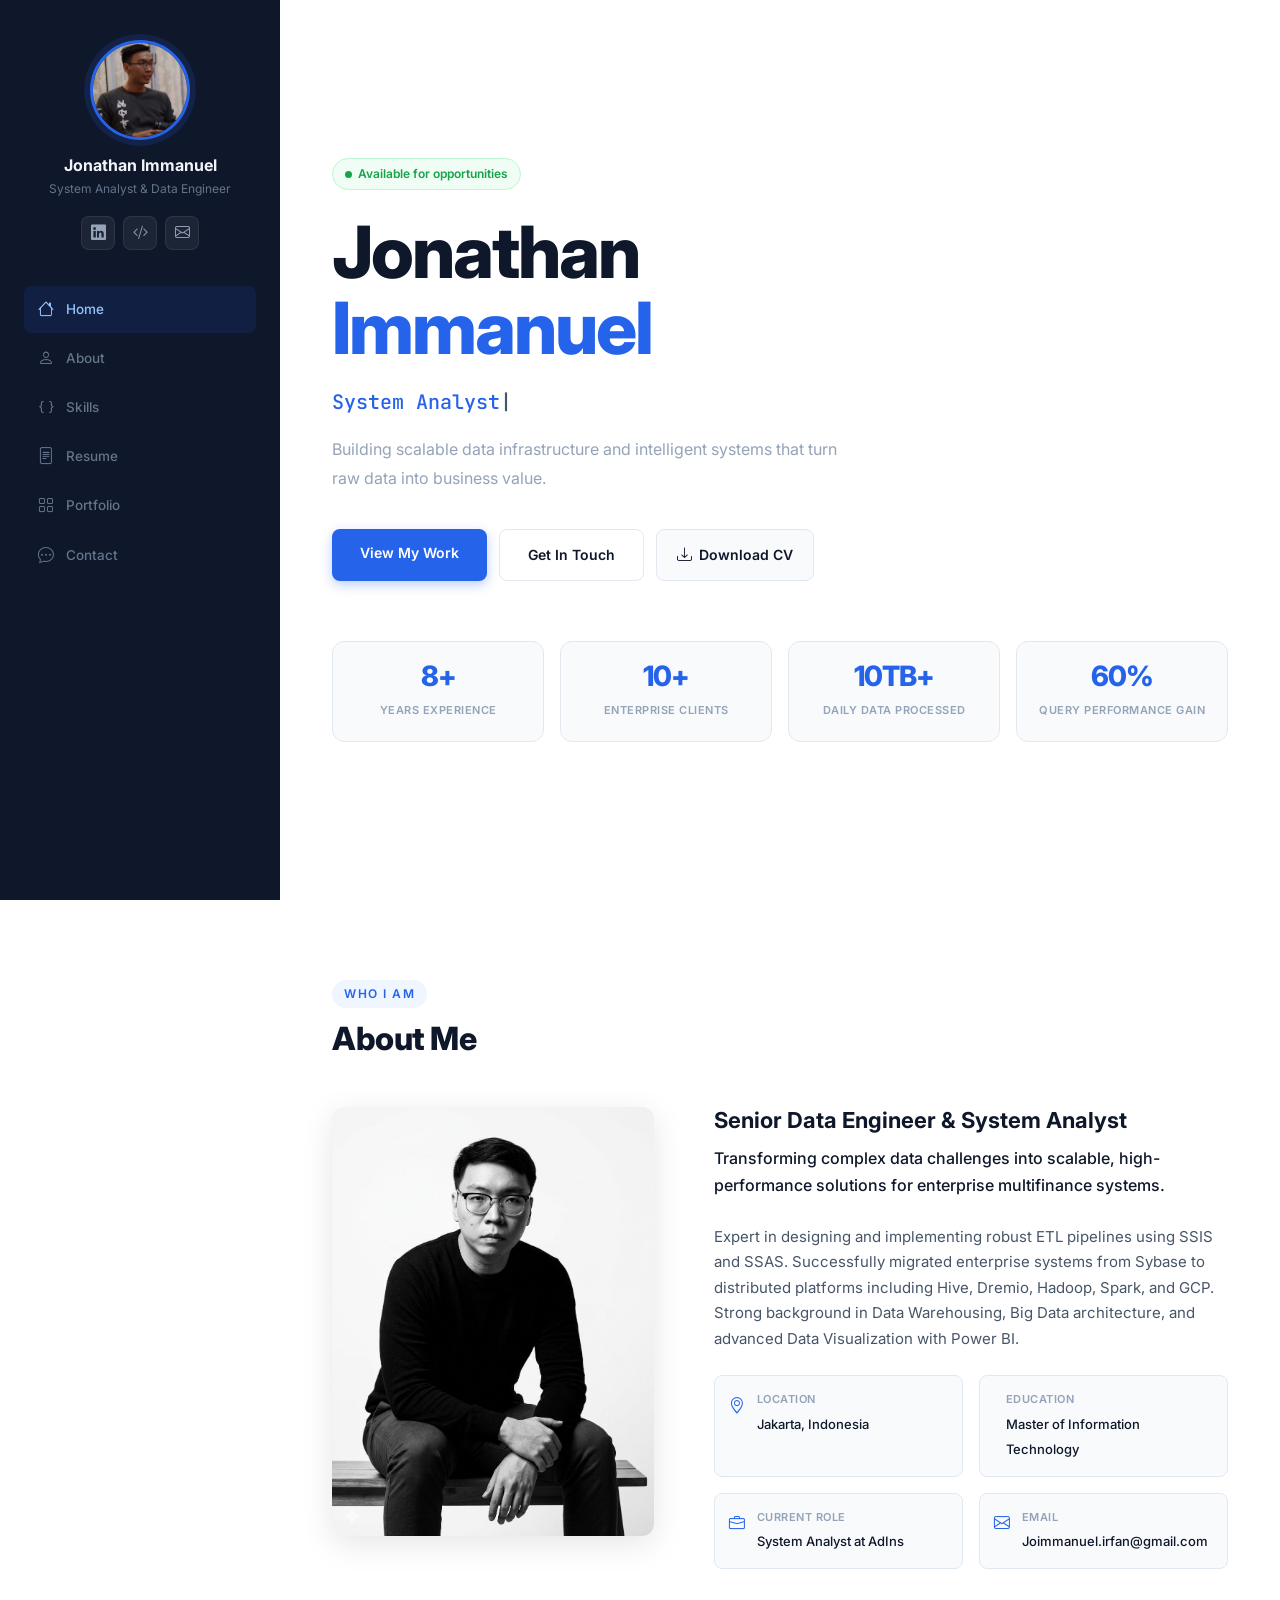
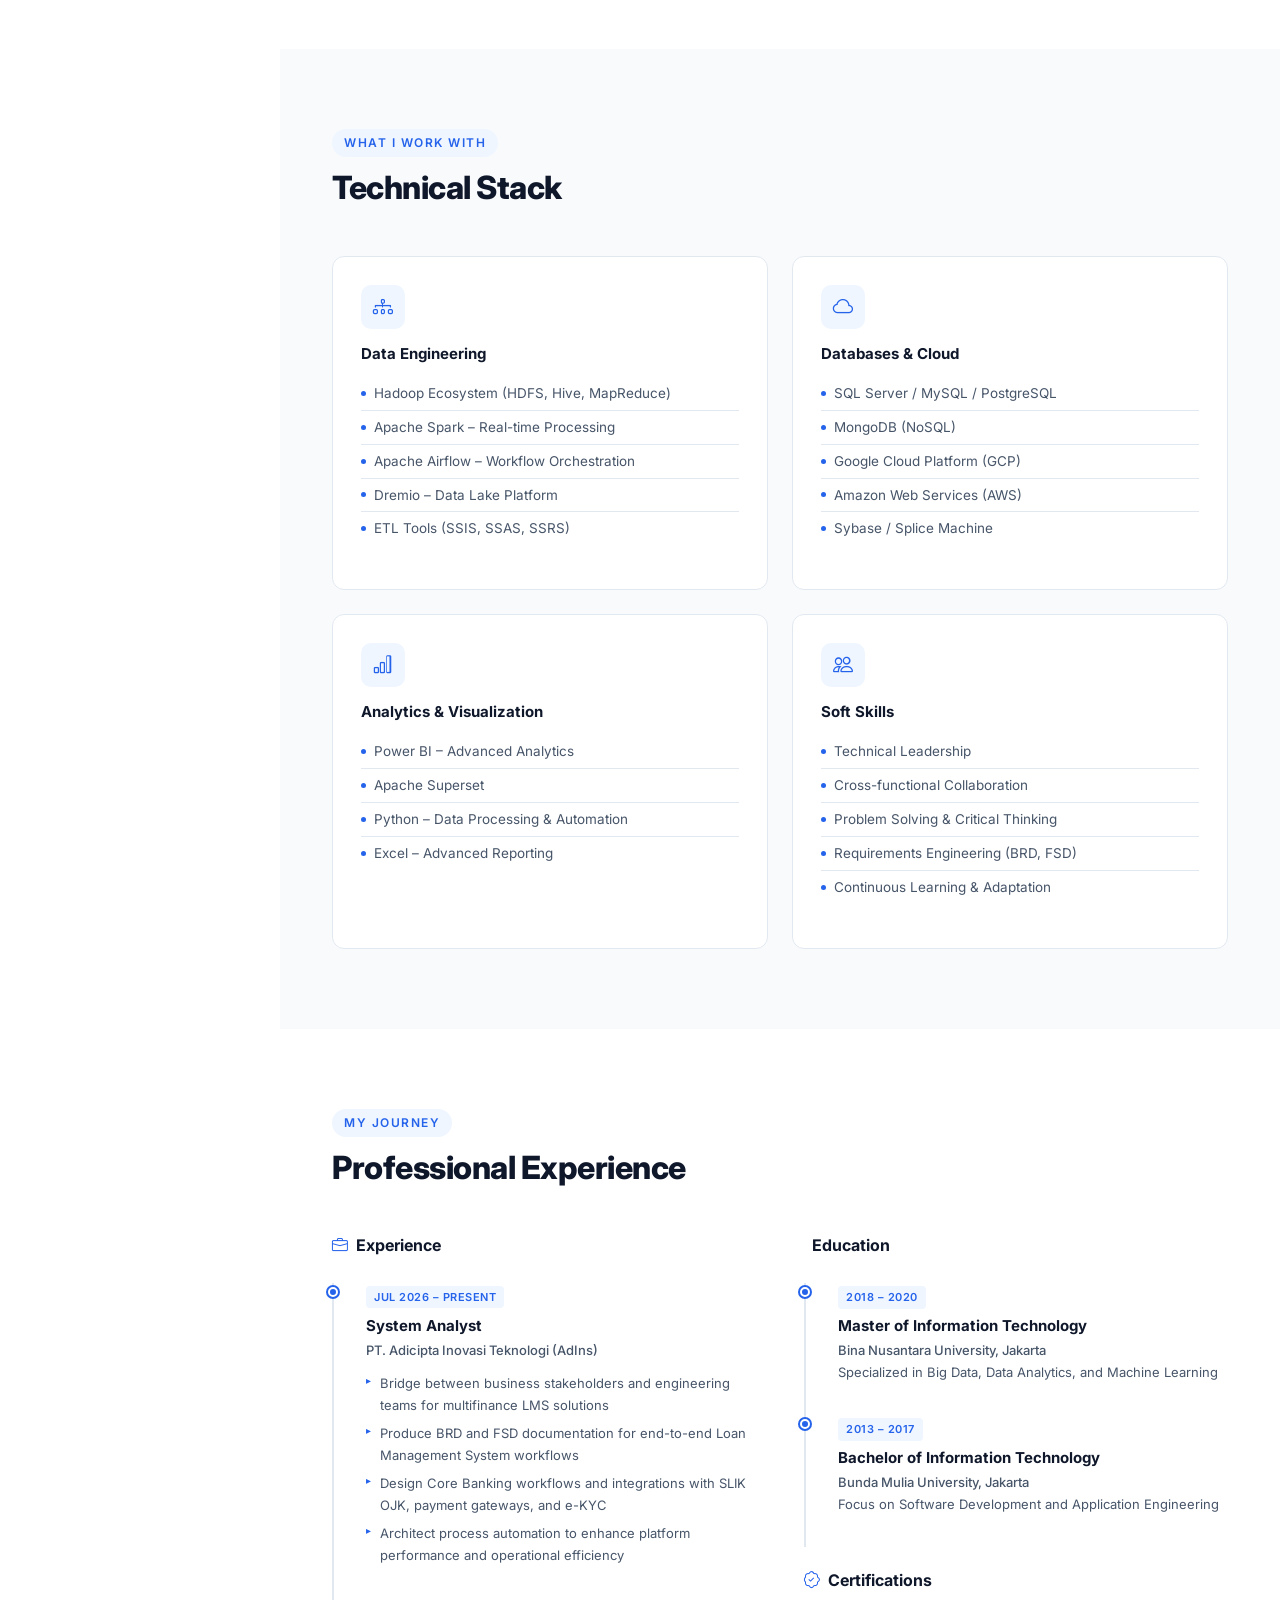
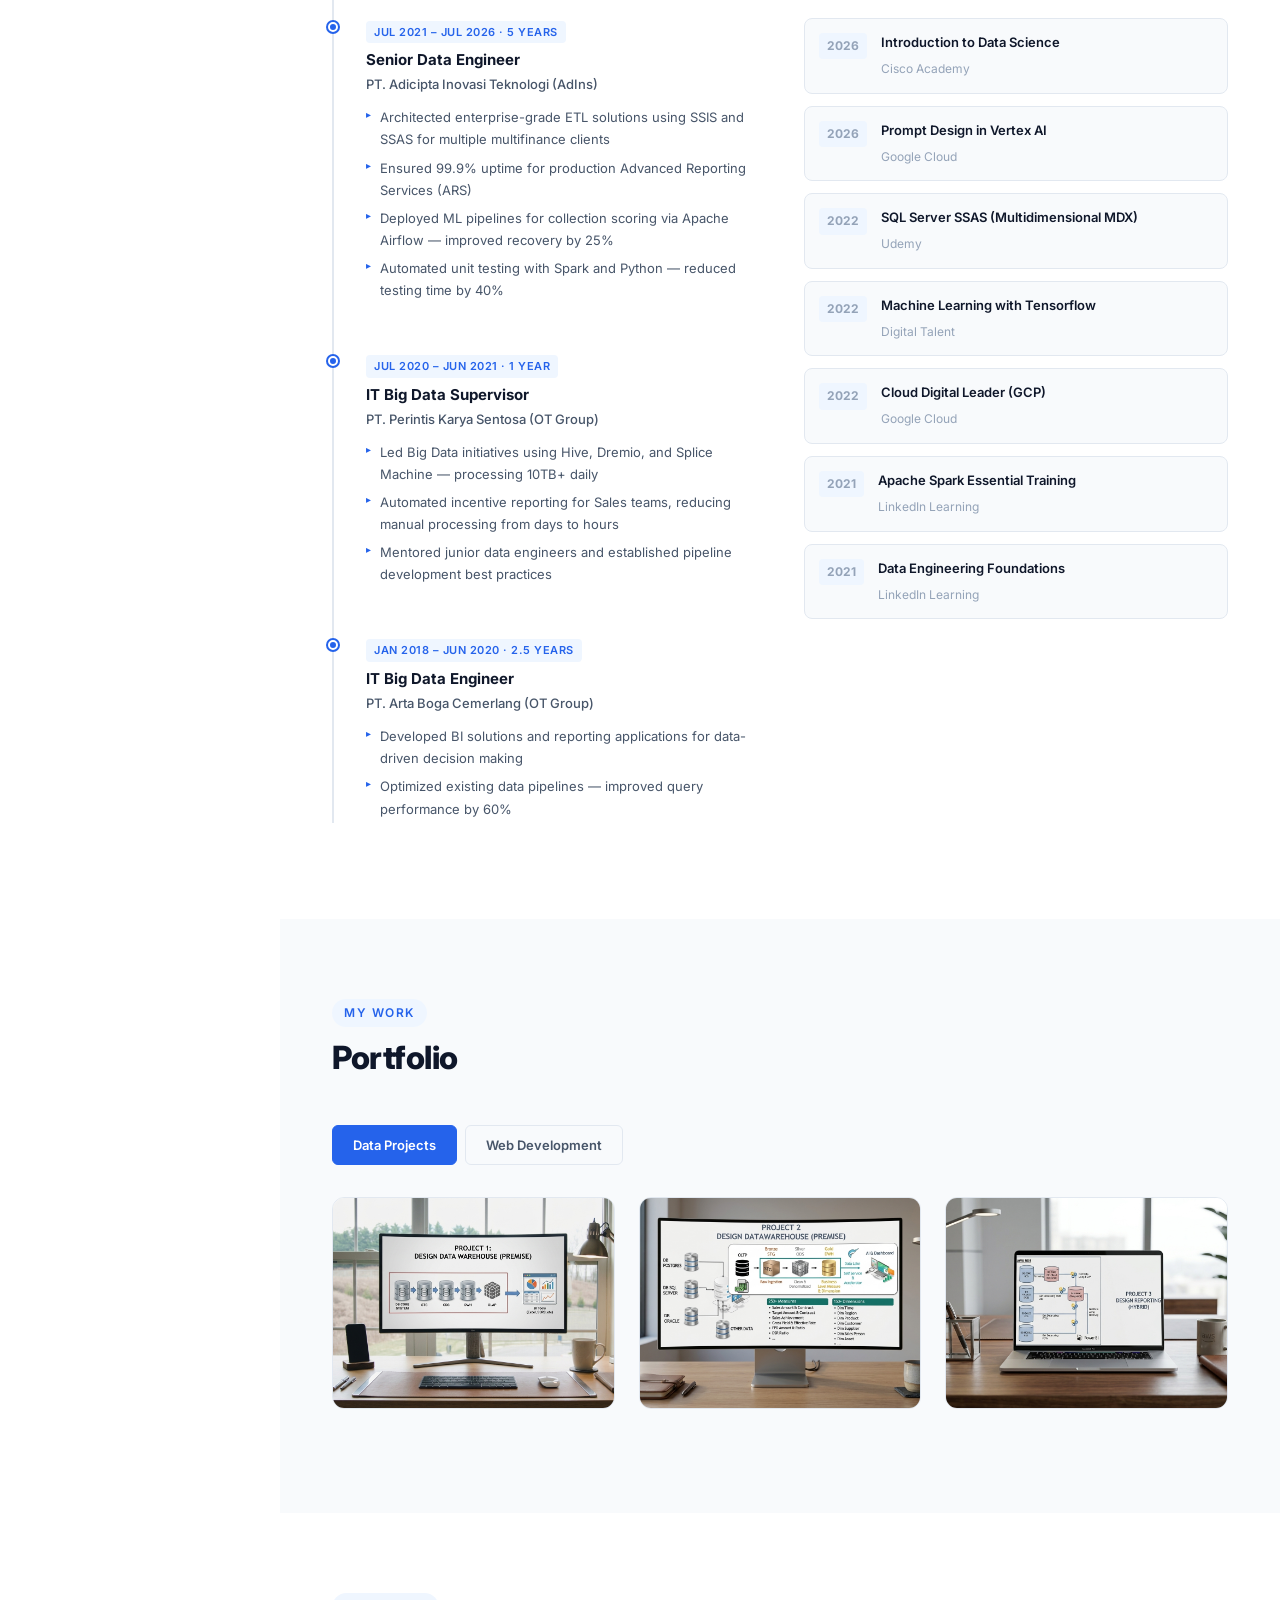
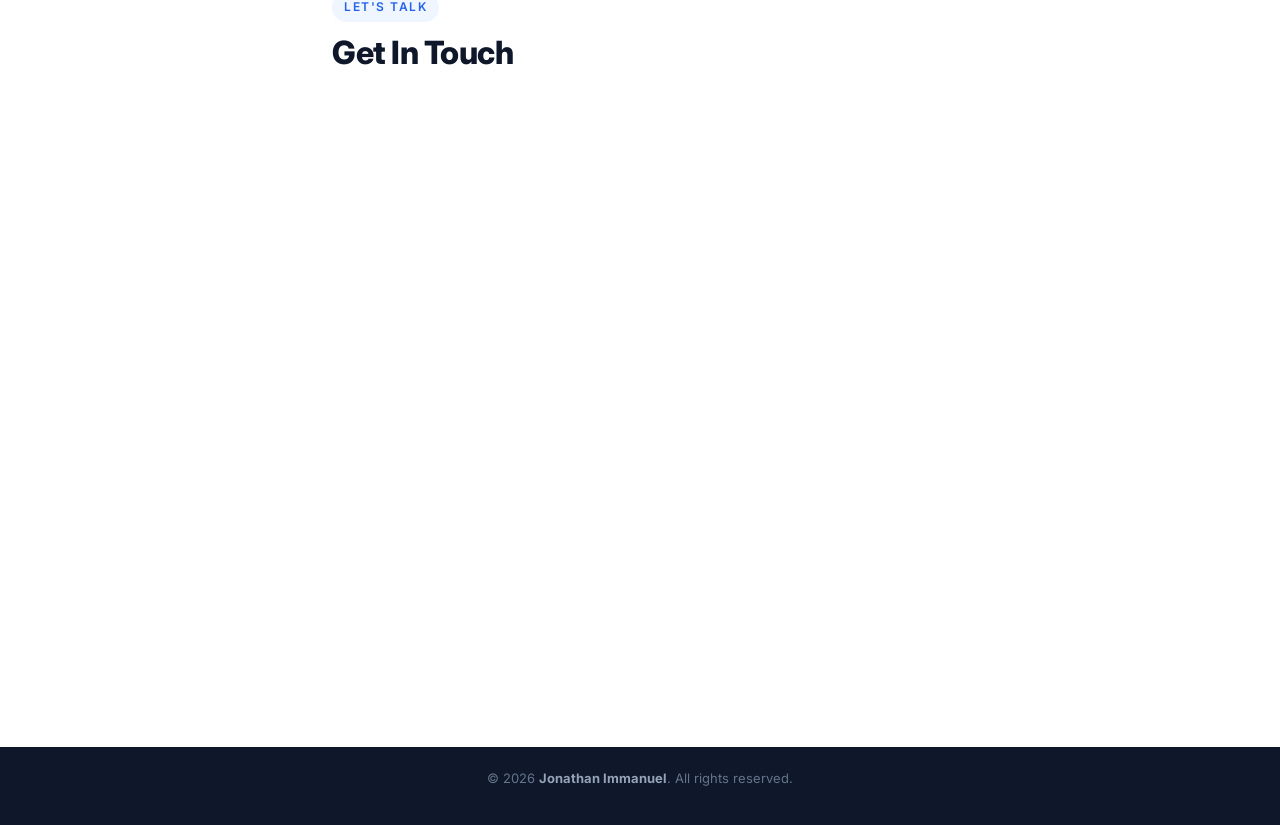
==== index.html @ 540a894d "fix: contact form Formspree, favicon SVG, migrasi-data-warehouse konten multifinance" ====
<!DOCTYPE html>
<html lang="en">
<head>
  <meta charset="utf-8">
  <meta content="width=device-width, initial-scale=1.0" name="viewport">
  <title>Jonathan Immanuel – Data Engineer</title>
  <meta name="description" content="Senior Data Engineer & System Analyst with 8+ years experience in ETL, Big Data, and Cloud platforms.">

  <link href="assets/img/favicon.svg" rel="icon" type="image/svg+xml">
  <link href="https://fonts.googleapis.com/css2?family=Inter:wght@300;400;500;600;700;800&family=JetBrains+Mono:wght@400;500&display=swap" rel="stylesheet">

  <link href="assets/vendor/aos/aos.css" rel="stylesheet">
  <link href="assets/vendor/bootstrap/css/bootstrap.min.css" rel="stylesheet">
  <link href="assets/vendor/bootstrap-icons/bootstrap-icons.css" rel="stylesheet">
  <link href="assets/vendor/glightbox/css/glightbox.min.css" rel="stylesheet">
  <link href="assets/css/style.css" rel="stylesheet">
</head>

<body>

  <!-- ======= Mobile Nav Toggle ======= -->
  <button class="mobile-nav-toggle" aria-label="Toggle navigation">
    <i class="bi bi-list"></i>
  </button>

  <!-- ======= Sidebar ======= -->
  <aside id="sidebar">
    <div class="sidebar-inner">
      <div class="profile">
        <img src="assets/img/profile-imgg.jpg" alt="Jonathan Immanuel" class="profile-img">
        <h2>Jonathan Immanuel</h2>
        <p>System Analyst & Data Engineer</p>
        <div class="social-links">
          <a href="https://www.linkedin.com/in/jonathan-immanuel-irfan/" target="_blank" title="LinkedIn"><i class="bi bi-linkedin"></i></a>
          <a href="https://www.hackerrank.com/joimmanuel_irfan" target="_blank" title="HackerRank"><i class="bi bi-code-slash"></i></a>
          <a href="mailto:Joimmanuel.irfan@gmail.com" title="Email"><i class="bi bi-envelope"></i></a>
        </div>
      </div>

      <nav id="navbar">
        <ul>
          <li><a href="#hero" class="nav-link scrollto active"><i class="bi bi-house"></i><span>Home</span></a></li>
          <li><a href="#about" class="nav-link scrollto"><i class="bi bi-person"></i><span>About</span></a></li>
          <li><a href="#skills" class="nav-link scrollto"><i class="bi bi-braces"></i><span>Skills</span></a></li>
          <li><a href="#resume" class="nav-link scrollto"><i class="bi bi-file-text"></i><span>Resume</span></a></li>
          <li><a href="#portfolio" class="nav-link scrollto"><i class="bi bi-grid"></i><span>Portfolio</span></a></li>
          <li><a href="#contact" class="nav-link scrollto"><i class="bi bi-chat-dots"></i><span>Contact</span></a></li>
        </ul>
      </nav>
    </div>
  </aside>

  <!-- ======= Main ======= -->
  <main id="main">

    <!-- ======= Hero ======= -->
    <section id="hero">
      <div class="hero-content" data-aos="fade-up">
        <span class="hero-tag">Available for opportunities</span>
        <h1>Jonathan<br><span class="accent">Immanuel</span></h1>
        <p class="hero-subtitle">
          <span class="typed" data-typed-items="System Analyst,Senior Data Engineer,ETL Specialist,Big Data Expert"></span>
        </p>
        <p class="hero-desc">Building scalable data infrastructure and intelligent systems that turn raw data into business value.</p>
        <div class="hero-cta">
          <a href="#portfolio" class="btn-primary scrollto">View My Work</a>
          <a href="#contact" class="btn-outline scrollto">Get In Touch</a>
          <a href="assets/CV_Jonathan_Immanuel.pdf" download class="btn-download"><i class="bi bi-download"></i> Download CV</a>
        </div>
      </div>

      <div class="hero-metrics" data-aos="fade-up" data-aos-delay="200">
        <div class="metric-card">
          <span class="metric-number">8+</span>
          <span class="metric-label">Years Experience</span>
        </div>
        <div class="metric-card">
          <span class="metric-number">10+</span>
          <span class="metric-label">Enterprise Clients</span>
        </div>
        <div class="metric-card">
          <span class="metric-number">10TB+</span>
          <span class="metric-label">Daily Data Processed</span>
        </div>
        <div class="metric-card">
          <span class="metric-number">60%</span>
          <span class="metric-label">Query Performance Gain</span>
        </div>
      </div>
    </section>

    <!-- ======= About ======= -->
    <section id="about">
      <div class="container">
        <div class="section-header" data-aos="fade-up">
          <span class="section-tag">Who I Am</span>
          <h2>About Me</h2>
        </div>

        <div class="about-grid">
          <div class="about-photo" data-aos="fade-right">
            <img src="assets/img/profile-img.jpeg" alt="Jonathan Immanuel">
          </div>
          <div class="about-content" data-aos="fade-left">
            <h3>Senior Data Engineer & System Analyst</h3>
            <p class="about-lead">Transforming complex data challenges into scalable, high-performance solutions for enterprise multifinance systems.</p>
            <p>Expert in designing and implementing robust ETL pipelines using SSIS and SSAS. Successfully migrated enterprise systems from Sybase to distributed platforms including Hive, Dremio, Hadoop, Spark, and GCP. Strong background in Data Warehousing, Big Data architecture, and advanced Data Visualization with Power BI.</p>

            <div class="about-info">
              <div class="info-item">
                <i class="bi bi-geo-alt"></i>
                <div>
                  <strong>Location</strong>
                  <span>Jakarta, Indonesia</span>
                </div>
              </div>
              <div class="info-item">
                <i class="bi bi-mortarboard"></i>
                <div>
                  <strong>Education</strong>
                  <span>Master of Information Technology</span>
                </div>
              </div>
              <div class="info-item">
                <i class="bi bi-briefcase"></i>
                <div>
                  <strong>Current Role</strong>
                  <span>System Analyst at AdIns</span>
                </div>
              </div>
              <div class="info-item">
                <i class="bi bi-envelope"></i>
                <div>
                  <strong>Email</strong>
                  <span>Joimmanuel.irfan@gmail.com</span>
                </div>
              </div>
            </div>
          </div>
        </div>
      </div>
    </section>

    <!-- ======= Skills ======= -->
    <section id="skills" class="section-alt">
      <div class="container">
        <div class="section-header" data-aos="fade-up">
          <span class="section-tag">What I Work With</span>
          <h2>Technical Stack</h2>
        </div>

        <div class="skills-grid">
          <div class="skill-category" data-aos="fade-up" data-aos-delay="0">
            <div class="skill-icon"><i class="bi bi-diagram-3"></i></div>
            <h4>Data Engineering</h4>
            <ul>
              <li>Hadoop Ecosystem (HDFS, Hive, MapReduce)</li>
              <li>Apache Spark – Real-time Processing</li>
              <li>Apache Airflow – Workflow Orchestration</li>
              <li>Dremio – Data Lake Platform</li>
              <li>ETL Tools (SSIS, SSAS, SSRS)</li>
            </ul>
          </div>
          <div class="skill-category" data-aos="fade-up" data-aos-delay="100">
            <div class="skill-icon"><i class="bi bi-cloud"></i></div>
            <h4>Databases & Cloud</h4>
            <ul>
              <li>SQL Server / MySQL / PostgreSQL</li>
              <li>MongoDB (NoSQL)</li>
              <li>Google Cloud Platform (GCP)</li>
              <li>Amazon Web Services (AWS)</li>
              <li>Sybase / Splice Machine</li>
            </ul>
          </div>
          <div class="skill-category" data-aos="fade-up" data-aos-delay="200">
            <div class="skill-icon"><i class="bi bi-bar-chart"></i></div>
            <h4>Analytics & Visualization</h4>
            <ul>
              <li>Power BI – Advanced Analytics</li>
              <li>Apache Superset</li>
              <li>Python – Data Processing & Automation</li>
              <li>Excel – Advanced Reporting</li>
            </ul>
          </div>
          <div class="skill-category" data-aos="fade-up" data-aos-delay="300">
            <div class="skill-icon"><i class="bi bi-people"></i></div>
            <h4>Soft Skills</h4>
            <ul>
              <li>Technical Leadership</li>
              <li>Cross-functional Collaboration</li>
              <li>Problem Solving & Critical Thinking</li>
              <li>Requirements Engineering (BRD, FSD)</li>
              <li>Continuous Learning & Adaptation</li>
            </ul>
          </div>
        </div>
      </div>
    </section>

    <!-- ======= Resume ======= -->
    <section id="resume">
      <div class="container">
        <div class="section-header" data-aos="fade-up">
          <span class="section-tag">My Journey</span>
          <h2>Professional Experience</h2>
        </div>

        <div class="resume-grid">
          <!-- Experience -->
          <div class="resume-col" data-aos="fade-right">
            <h3 class="resume-col-title"><i class="bi bi-briefcase"></i> Experience</h3>

            <div class="timeline-item">
              <div class="timeline-dot"></div>
              <div class="timeline-content">
                <span class="timeline-period">Jul 2026 – Present</span>
                <h4>System Analyst</h4>
                <p class="timeline-company">PT. Adicipta Inovasi Teknologi (AdIns)</p>
                <ul>
                  <li>Bridge between business stakeholders and engineering teams for multifinance LMS solutions</li>
                  <li>Produce BRD and FSD documentation for end-to-end Loan Management System workflows</li>
                  <li>Design Core Banking workflows and integrations with SLIK OJK, payment gateways, and e-KYC</li>
                  <li>Architect process automation to enhance platform performance and operational efficiency</li>
                </ul>
              </div>
            </div>

            <div class="timeline-item">
              <div class="timeline-dot"></div>
              <div class="timeline-content">
                <span class="timeline-period">Jul 2021 – Jul 2026 · 5 years</span>
                <h4>Senior Data Engineer</h4>
                <p class="timeline-company">PT. Adicipta Inovasi Teknologi (AdIns)</p>
                <ul>
                  <li>Architected enterprise-grade ETL solutions using SSIS and SSAS for multiple multifinance clients</li>
                  <li>Ensured 99.9% uptime for production Advanced Reporting Services (ARS)</li>
                  <li>Deployed ML pipelines for collection scoring via Apache Airflow — improved recovery by 25%</li>
                  <li>Automated unit testing with Spark and Python — reduced testing time by 40%</li>
                </ul>
              </div>
            </div>

            <div class="timeline-item">
              <div class="timeline-dot"></div>
              <div class="timeline-content">
                <span class="timeline-period">Jul 2020 – Jun 2021 · 1 year</span>
                <h4>IT Big Data Supervisor</h4>
                <p class="timeline-company">PT. Perintis Karya Sentosa (OT Group)</p>
                <ul>
                  <li>Led Big Data initiatives using Hive, Dremio, and Splice Machine — processing 10TB+ daily</li>
                  <li>Automated incentive reporting for Sales teams, reducing manual processing from days to hours</li>
                  <li>Mentored junior data engineers and established pipeline development best practices</li>
                </ul>
              </div>
            </div>

            <div class="timeline-item">
              <div class="timeline-dot"></div>
              <div class="timeline-content">
                <span class="timeline-period">Jan 2018 – Jun 2020 · 2.5 years</span>
                <h4>IT Big Data Engineer</h4>
                <p class="timeline-company">PT. Arta Boga Cemerlang (OT Group)</p>
                <ul>
                  <li>Developed BI solutions and reporting applications for data-driven decision making</li>
                  <li>Optimized existing data pipelines — improved query performance by 60%</li>
                </ul>
              </div>
            </div>
          </div>

          <!-- Education & Certifications -->
          <div class="resume-col" data-aos="fade-left">
            <h3 class="resume-col-title"><i class="bi bi-mortarboard"></i> Education</h3>

            <div class="timeline-item">
              <div class="timeline-dot"></div>
              <div class="timeline-content">
                <span class="timeline-period">2018 – 2020</span>
                <h4>Master of Information Technology</h4>
                <p class="timeline-company">Bina Nusantara University, Jakarta</p>
                <p>Specialized in Big Data, Data Analytics, and Machine Learning</p>
              </div>
            </div>

            <div class="timeline-item">
              <div class="timeline-dot"></div>
              <div class="timeline-content">
                <span class="timeline-period">2013 – 2017</span>
                <h4>Bachelor of Information Technology</h4>
                <p class="timeline-company">Bunda Mulia University, Jakarta</p>
                <p>Focus on Software Development and Application Engineering</p>
              </div>
            </div>

            <h3 class="resume-col-title mt-4"><i class="bi bi-patch-check"></i> Certifications</h3>

            <div class="cert-list">
              <div class="cert-item">
                <span class="cert-year">2026</span>
                <div>
                  <strong>Introduction to Data Science</strong>
                  <span>Cisco Academy</span>
                </div>
              </div>
              <div class="cert-item">
                <span class="cert-year">2026</span>
                <div>
                  <strong>Prompt Design in Vertex AI</strong>
                  <span>Google Cloud</span>
                </div>
              </div>
              <div class="cert-item">
                <span class="cert-year">2022</span>
                <div>
                  <strong>SQL Server SSAS (Multidimensional MDX)</strong>
                  <span>Udemy</span>
                </div>
              </div>
              <div class="cert-item">
                <span class="cert-year">2022</span>
                <div>
                  <strong>Machine Learning with Tensorflow</strong>
                  <span>Digital Talent</span>
                </div>
              </div>
              <div class="cert-item">
                <span class="cert-year">2022</span>
                <div>
                  <strong>Cloud Digital Leader (GCP)</strong>
                  <span>Google Cloud</span>
                </div>
              </div>
              <div class="cert-item">
                <span class="cert-year">2021</span>
                <div>
                  <strong>Apache Spark Essential Training</strong>
                  <span>LinkedIn Learning</span>
                </div>
              </div>
              <div class="cert-item">
                <span class="cert-year">2021</span>
                <div>
                  <strong>Data Engineering Foundations</strong>
                  <span>LinkedIn Learning</span>
                </div>
              </div>
            </div>
          </div>
        </div>
      </div>
    </section>

    <!-- ======= Portfolio ======= -->
    <section id="portfolio" class="section-alt">
      <div class="container">
        <div class="section-header" data-aos="fade-up">
          <span class="section-tag">My Work</span>
          <h2>Portfolio</h2>
        </div>

        <div class="portfolio-filters" data-aos="fade-up">
          <ul id="portfolio-flters">
            <li data-filter=".filter-app" class="filter-active">Data Projects</li>
            <li data-filter=".filter-web">Web Development</li>
          </ul>
        </div>

        <div class="row portfolio-container" data-aos="fade-up" data-aos-delay="100">

          <!-- Data Projects -->
          <div class="col-lg-4 col-md-6 portfolio-item filter-app">
            <div class="portfolio-wrap">
              <img src="portfolio/Mockup - Project 1.png" class="img-fluid" alt="Data Architecture On-Premise">
              <div class="portfolio-overlay">
                <h5>ETL Pipeline On-Premise</h5>
                <p>Data Engineering</p>
                <a href="etl-pipeline-on-premise.html" class="portfolio-detail-link"><i class="bi bi-arrow-right"></i></a>
              </div>
            </div>
          </div>
          <div class="col-lg-4 col-md-6 portfolio-item filter-app">
            <div class="portfolio-wrap">
              <img src="portfolio/Mockup - Project 2.png" class="img-fluid" alt="Data Warehouse Migration">
              <div class="portfolio-overlay">
                <h5>Data Warehouse Migration</h5>
                <p>Data Engineering</p>
                <a href="migrasi-data-warehouse.html" class="portfolio-detail-link"><i class="bi bi-arrow-right"></i></a>
              </div>
            </div>
          </div>
          <div class="col-lg-4 col-md-6 portfolio-item filter-app">
            <div class="portfolio-wrap">
              <img src="portfolio/Mockup - Project 3.png" class="img-fluid" alt="Hybrid Data Architecture">
              <div class="portfolio-overlay">
                <h5>Hybrid Data Architecture</h5>
                <p>Data Engineering</p>
                <a href="arsitektur-data-hybrid.html" class="portfolio-detail-link"><i class="bi bi-arrow-right"></i></a>
              </div>
            </div>
          </div>

          <!-- Web Development -->
          <div class="col-lg-4 col-md-6 portfolio-item filter-web">
            <div class="portfolio-wrap">
              <img src="portfolio/Stevsoft.jpg" class="img-fluid" alt="Stevsoft">
              <div class="portfolio-overlay">
                <h5>Stevsoft</h5>
                <p>Web Development</p>
                <a href="portfolio/Stevsoft.jpg" class="portfolio-lightbox" data-gallery="portfolioGallery" title="Stevsoft"><i class="bi bi-zoom-in"></i></a>
              </div>
            </div>
          </div>
          <div class="col-lg-4 col-md-6 portfolio-item filter-web">
            <div class="portfolio-wrap">
              <img src="portfolio/Gita.jpg" class="img-fluid" alt="Gitabhaktimandiri">
              <div class="portfolio-overlay">
                <h5>Gitabhaktimandiri</h5>
                <p>Web Development</p>
                <a href="portfolio/Gita.jpg" class="portfolio-lightbox" data-gallery="portfolioGallery" title="Gitabhaktimandiri"><i class="bi bi-zoom-in"></i></a>
              </div>
            </div>
          </div>
          <div class="col-lg-4 col-md-6 portfolio-item filter-web">
            <div class="portfolio-wrap">
              <img src="portfolio/GKK.jpg" class="img-fluid" alt="GKK Ketapang">
              <div class="portfolio-overlay">
                <h5>GKK Ketapang</h5>
                <p>Web Development</p>
                <a href="portfolio/GKK.jpg" class="portfolio-lightbox" data-gallery="portfolioGallery" title="GKK Ketapang"><i class="bi bi-zoom-in"></i></a>
              </div>
            </div>
          </div>
          <div class="col-lg-4 col-md-6 portfolio-item filter-web">
            <div class="portfolio-wrap">
              <img src="portfolio/Zeom.jpg" class="img-fluid" alt="Zeom Academy">
              <div class="portfolio-overlay">
                <h5>Zeom Academy</h5>
                <p>Web Development</p>
                <a href="portfolio/Zeom.jpg" class="portfolio-lightbox" data-gallery="portfolioGallery" title="Zeom Academy"><i class="bi bi-zoom-in"></i></a>
              </div>
            </div>
          </div>
          <div class="col-lg-4 col-md-6 portfolio-item filter-web">
            <div class="portfolio-wrap">
              <img src="portfolio/Tensanctum.jpg" class="img-fluid" alt="Ten Sanctum">
              <div class="portfolio-overlay">
                <h5>Ten Sanctum</h5>
                <p>Web Development</p>
                <a href="portfolio/Tensanctum.jpg" class="portfolio-lightbox" data-gallery="portfolioGallery" title="Ten Sanctum"><i class="bi bi-zoom-in"></i></a>
              </div>
            </div>
          </div>
          <div class="col-lg-4 col-md-6 portfolio-item filter-web">
            <div class="portfolio-wrap">
              <img src="portfolio/Webtriks.jpg" class="img-fluid" alt="Webtriks">
              <div class="portfolio-overlay">
                <h5>Webtriks</h5>
                <p>Web Development</p>
                <a href="portfolio/Webtriks.jpg" class="portfolio-lightbox" data-gallery="portfolioGallery" title="Webtriks"><i class="bi bi-zoom-in"></i></a>
              </div>
            </div>
          </div>
          <div class="col-lg-4 col-md-6 portfolio-item filter-web">
            <div class="portfolio-wrap">
              <img src="portfolio/RGK.jpg" class="img-fluid" alt="RGK Ketapang">
              <div class="portfolio-overlay">
                <h5>RGK Ketapang</h5>
                <p>Web Development</p>
                <a href="portfolio/RGK.jpg" class="portfolio-lightbox" data-gallery="portfolioGallery" title="RGK Ketapang"><i class="bi bi-zoom-in"></i></a>
              </div>
            </div>
          </div>
          <div class="col-lg-4 col-md-6 portfolio-item filter-web">
            <div class="portfolio-wrap">
              <img src="portfolio/Library.jpg" class="img-fluid" alt="Bunda Mulia Library">
              <div class="portfolio-overlay">
                <h5>Bunda Mulia Library</h5>
                <p>Web Development</p>
                <a href="portfolio/Library.jpg" class="portfolio-lightbox" data-gallery="portfolioGallery" title="Bunda Mulia Library"><i class="bi bi-zoom-in"></i></a>
              </div>
            </div>
          </div>
          <div class="col-lg-4 col-md-6 portfolio-item filter-web">
            <div class="portfolio-wrap">
              <img src="portfolio/CV.jpg" class="img-fluid" alt="Portfolio">
              <div class="portfolio-overlay">
                <h5>My Portfolio</h5>
                <p>Web Development</p>
                <a href="portfolio/CV.jpg" class="portfolio-lightbox" data-gallery="portfolioGallery" title="My Portfolio"><i class="bi bi-zoom-in"></i></a>
              </div>
            </div>
          </div>

        </div>
      </div>
    </section>

    <!-- ======= Contact ======= -->
    <section id="contact">
      <div class="container">
        <div class="section-header" data-aos="fade-up">
          <span class="section-tag">Let's Talk</span>
          <h2>Get In Touch</h2>
        </div>

        <div class="contact-grid" data-aos="fade-up">
          <div class="contact-info">
            <p>Open to discussing data engineering opportunities, system analysis projects, and technical collaborations.</p>
            <div class="contact-item">
              <div class="contact-icon"><i class="bi bi-geo-alt"></i></div>
              <div>
                <strong>Location</strong>
                <span>Jakarta, Indonesia</span>
              </div>
            </div>
            <div class="contact-item">
              <div class="contact-icon"><i class="bi bi-envelope"></i></div>
              <div>
                <strong>Email</strong>
                <span>Joimmanuel.irfan@gmail.com</span>
              </div>
            </div>
            <div class="contact-item">
              <div class="contact-icon"><i class="bi bi-linkedin"></i></div>
              <div>
                <strong>LinkedIn</strong>
                <a href="https://www.linkedin.com/in/jonathan-immanuel-irfan/" target="_blank">jonathan-immanuel-irfan</a>
              </div>
            </div>
            <iframe src="https://maps.google.com/maps?q=Duri%20Utara&t=&z=13&ie=UTF8&iwloc=&output=embed" frameborder="0" allowfullscreen loading="lazy"></iframe>
          </div>

          <div class="contact-form">
            <form action="https://formspree.io/f/xzzbbqgw" method="POST" id="contactForm">
              <div class="row g-3">
                <div class="col-md-6">
                  <input type="text" name="name" class="form-control" placeholder="Nama Anda" required>
                </div>
                <div class="col-md-6">
                  <input type="email" name="email" class="form-control" placeholder="Email Anda" required>
                </div>
                <div class="col-12">
                  <input type="text" name="subject" class="form-control" placeholder="Subjek" required>
                </div>
                <div class="col-12">
                  <textarea name="message" class="form-control" rows="6" placeholder="Pesan Anda" required></textarea>
                </div>
                <div class="col-12">
                  <div class="form-status" id="formStatus"></div>
                  <button type="submit" id="submitBtn">Kirim Pesan <i class="bi bi-send"></i></button>
                </div>
              </div>
            </form>
          </div>
        </div>
      </div>
    </section>

  </main>

  <!-- ======= Footer ======= -->
  <footer id="footer">
    <p>&copy; 2026 <strong>Jonathan Immanuel</strong>. All rights reserved.</p>
  </footer>

  <a href="#" class="back-to-top"><i class="bi bi-arrow-up"></i></a>

  <script src="assets/vendor/aos/aos.js"></script>
  <script src="assets/vendor/bootstrap/js/bootstrap.bundle.min.js"></script>
  <script src="assets/vendor/glightbox/js/glightbox.min.js"></script>
  <script src="assets/vendor/isotope-layout/isotope.pkgd.min.js"></script>
  <script src="assets/vendor/typed.js/typed.min.js"></script>
  <script src="assets/vendor/waypoints/noframework.waypoints.js"></script>
  <script src="assets/js/main.js"></script>
  <script>
    const form = document.getElementById('contactForm');
    const status = document.getElementById('formStatus');
    const btn = document.getElementById('submitBtn');
    if (form) {
      form.addEventListener('submit', async function(e) {
        e.preventDefault();
        btn.disabled = true;
        btn.innerHTML = 'Mengirim... <i class="bi bi-hourglass-split"></i>';
        status.innerHTML = '';
        try {
          const res = await fetch(form.action, {
            method: 'POST',
            body: new FormData(form),
            headers: { 'Accept': 'application/json' }
          });
          if (res.ok) {
            status.innerHTML = '<span class="form-success">✓ Pesan berhasil dikirim. Terima kasih!</span>';
            form.reset();
          } else {
            throw new Error();
          }
        } catch {
          status.innerHTML = '<span class="form-error">Gagal mengirim pesan. Silakan email langsung ke Joimmanuel.irfan@gmail.com</span>';
        }
        btn.disabled = false;
        btn.innerHTML = 'Kirim Pesan <i class="bi bi-send"></i>';
      });
    }
  </script>
</body>
</html>
---- assets/css/style.css ----
/* ===== ROOT & RESET ===== */
:root {
  --primary: #0f172a;
  --secondary: #1e293b;
  --accent: #2563eb;
  --accent-light: #eff6ff;
  --text: #475569;
  --text-dark: #0f172a;
  --text-light: #94a3b8;
  --border: #e2e8f0;
  --bg: #ffffff;
  --bg-alt: #f8fafc;
  --sidebar-w: 280px;
  --radius: 12px;
  --shadow: 0 1px 3px rgba(0,0,0,0.08), 0 4px 16px rgba(0,0,0,0.06);
  --shadow-lg: 0 8px 32px rgba(0,0,0,0.1);
}

*, *::before, *::after { box-sizing: border-box; margin: 0; padding: 0; }

html { scroll-behavior: smooth; }

body {
  font-family: 'Inter', -apple-system, sans-serif;
  font-size: 15px;
  line-height: 1.7;
  color: var(--text);
  background: var(--bg);
}

a { color: var(--accent); text-decoration: none; transition: color 0.2s; }
a:hover { color: #1d4ed8; }

img { max-width: 100%; display: block; }

ul { list-style: none; padding: 0; }

/* ===== SCROLLBAR ===== */
::-webkit-scrollbar { width: 6px; }
::-webkit-scrollbar-track { background: var(--bg-alt); }
::-webkit-scrollbar-thumb { background: var(--border); border-radius: 3px; }

/* ===== SIDEBAR ===== */
#sidebar {
  position: fixed;
  top: 0; left: 0; bottom: 0;
  width: var(--sidebar-w);
  background: var(--primary);
  z-index: 100;
  overflow-y: auto;
  transition: left 0.3s ease;
}

.sidebar-inner {
  padding: 40px 24px;
  display: flex;
  flex-direction: column;
  min-height: 100%;
}

/* Profile */
.profile { text-align: center; margin-bottom: 36px; }

.profile-img {
  width: 100px;
  height: 100px;
  border-radius: 50%;
  object-fit: cover;
  margin: 0 auto 16px;
  border: 3px solid var(--accent);
  box-shadow: 0 0 0 6px rgba(37,99,235,0.15);
}

.profile h2 {
  font-size: 16px;
  font-weight: 700;
  color: #f1f5f9;
  margin-bottom: 4px;
}

.profile p {
  font-size: 12px;
  color: #64748b;
  margin-bottom: 16px;
}

.social-links { display: flex; justify-content: center; gap: 8px; }

.social-links a {
  width: 34px; height: 34px;
  border-radius: 8px;
  background: rgba(255,255,255,0.06);
  color: #94a3b8;
  display: flex; align-items: center; justify-content: center;
  font-size: 15px;
  transition: all 0.2s;
  border: 1px solid rgba(255,255,255,0.08);
}

.social-links a:hover {
  background: var(--accent);
  color: #fff;
  border-color: var(--accent);
}

/* Nav */
#navbar ul { padding: 0; }

#navbar ul li { margin-bottom: 2px; }

.nav-link {
  display: flex;
  align-items: center;
  gap: 10px;
  padding: 10px 14px;
  border-radius: 8px;
  color: #64748b;
  font-size: 13.5px;
  font-weight: 500;
  transition: all 0.2s;
}

.nav-link i { font-size: 16px; width: 18px; }

.nav-link:hover, .nav-link.active {
  background: rgba(37,99,235,0.12);
  color: #93c5fd;
}

/* Mobile Nav Toggle */
.mobile-nav-toggle {
  display: none;
  position: fixed;
  top: 16px; right: 16px;
  z-index: 200;
  background: var(--accent);
  color: #fff;
  border: none;
  width: 40px; height: 40px;
  border-radius: 8px;
  font-size: 18px;
  cursor: pointer;
  align-items: center;
  justify-content: center;
}

/* ===== MAIN ===== */
#main { margin-left: var(--sidebar-w); }

/* ===== SECTIONS ===== */
section { padding: 80px 0; }
.section-alt { background: var(--bg-alt); }

.container { max-width: 960px; margin: 0 auto; padding: 0 32px; }

.section-header { margin-bottom: 48px; }

.section-tag {
  display: inline-block;
  font-size: 12px;
  font-weight: 600;
  letter-spacing: 1.5px;
  text-transform: uppercase;
  color: var(--accent);
  background: var(--accent-light);
  padding: 4px 12px;
  border-radius: 20px;
  margin-bottom: 12px;
}

.section-header h2 {
  font-size: 32px;
  font-weight: 800;
  color: var(--text-dark);
  letter-spacing: -0.5px;
}

/* ===== HERO ===== */
#hero {
  min-height: 100vh;
  display: flex;
  flex-direction: column;
  justify-content: center;
  padding: 80px 32px;
  max-width: 960px;
  margin: 0 auto;
}

.hero-tag {
  display: inline-flex;
  align-items: center;
  gap: 6px;
  font-size: 12px;
  font-weight: 600;
  color: #16a34a;
  background: #f0fdf4;
  border: 1px solid #bbf7d0;
  padding: 5px 12px;
  border-radius: 20px;
  margin-bottom: 24px;
}

.hero-tag::before {
  content: '';
  width: 7px; height: 7px;
  background: #16a34a;
  border-radius: 50%;
  animation: pulse 2s infinite;
}

@keyframes pulse {
  0%, 100% { opacity: 1; }
  50% { opacity: 0.4; }
}

.hero-content h1 {
  font-size: clamp(48px, 6vw, 72px);
  font-weight: 800;
  color: var(--text-dark);
  line-height: 1.05;
  letter-spacing: -2px;
  margin-bottom: 20px;
}

.hero-content h1 .accent { color: var(--accent); }

.hero-subtitle {
  font-size: 20px;
  font-weight: 500;
  color: var(--text);
  margin-bottom: 16px;
  font-family: 'JetBrains Mono', monospace;
}

.typed { color: var(--accent); }

.hero-desc {
  font-size: 16px;
  color: var(--text-light);
  max-width: 520px;
  margin-bottom: 36px;
  line-height: 1.8;
}

.hero-cta { display: flex; gap: 12px; flex-wrap: wrap; margin-bottom: 60px; }

.btn-primary {
  padding: 12px 28px;
  background: var(--accent);
  color: #fff;
  border-radius: 8px;
  font-weight: 600;
  font-size: 14px;
  transition: all 0.2s;
  box-shadow: 0 4px 12px rgba(37,99,235,0.3);
}

.btn-primary:hover {
  background: #1d4ed8;
  color: #fff;
  transform: translateY(-1px);
  box-shadow: 0 6px 20px rgba(37,99,235,0.4);
}

.btn-outline {
  padding: 12px 28px;
  background: transparent;
  color: var(--text-dark);
  border: 1.5px solid var(--border);
  border-radius: 8px;
  font-weight: 600;
  font-size: 14px;
  transition: all 0.2s;
  display: inline-flex;
  align-items: center;
}

.btn-outline:hover {
  border-color: var(--accent);
  color: var(--accent);
}

.btn-download {
  padding: 12px 20px;
  background: #f8fafc;
  color: var(--text-dark);
  border: 1.5px solid var(--border);
  border-radius: 8px;
  font-weight: 600;
  font-size: 14px;
  display: inline-flex;
  align-items: center;
  gap: 7px;
  transition: all 0.2s;
}

.btn-download:hover {
  border-color: var(--accent);
  color: var(--accent);
  background: var(--accent-light);
}

.btn-download i { font-size: 15px; }

/* Hero Metrics */
.hero-metrics {
  display: grid;
  grid-template-columns: repeat(4, 1fr);
  gap: 16px;
}

.metric-card {
  background: var(--bg-alt);
  border: 1px solid var(--border);
  border-radius: var(--radius);
  padding: 20px 16px;
  text-align: center;
  transition: all 0.2s;
}

.metric-card:hover {
  border-color: var(--accent);
  box-shadow: var(--shadow);
  transform: translateY(-2px);
}

.metric-number {
  display: block;
  font-size: 28px;
  font-weight: 800;
  color: var(--accent);
  letter-spacing: -1px;
  line-height: 1;
  margin-bottom: 6px;
}

.metric-label {
  font-size: 11px;
  font-weight: 600;
  color: var(--text-light);
  text-transform: uppercase;
  letter-spacing: 0.5px;
}

/* ===== ABOUT ===== */
.about-grid {
  display: grid;
  grid-template-columns: 1fr 1.6fr;
  gap: 60px;
  align-items: start;
}

.about-photo img {
  border-radius: var(--radius);
  box-shadow: var(--shadow-lg);
  width: 100%;
}

.about-content h3 {
  font-size: 22px;
  font-weight: 700;
  color: var(--text-dark);
  margin-bottom: 12px;
}

.about-lead {
  font-size: 16px;
  font-weight: 500;
  color: var(--text-dark);
  margin-bottom: 16px;
  line-height: 1.7;
}

.about-content p { margin-bottom: 24px; }

.about-info {
  display: grid;
  grid-template-columns: 1fr 1fr;
  gap: 16px;
  margin-top: 8px;
}

.info-item {
  display: flex;
  align-items: flex-start;
  gap: 12px;
  padding: 14px;
  background: var(--bg-alt);
  border-radius: 8px;
  border: 1px solid var(--border);
}

.info-item i {
  font-size: 16px;
  color: var(--accent);
  margin-top: 2px;
  flex-shrink: 0;
}

.info-item strong {
  display: block;
  font-size: 11px;
  font-weight: 600;
  text-transform: uppercase;
  letter-spacing: 0.5px;
  color: var(--text-light);
  margin-bottom: 2px;
}

.info-item span {
  font-size: 13px;
  font-weight: 500;
  color: var(--text-dark);
}

/* ===== SKILLS ===== */
.skills-grid {
  display: grid;
  grid-template-columns: repeat(2, 1fr);
  gap: 24px;
}

.skill-category {
  background: var(--bg);
  border: 1px solid var(--border);
  border-radius: var(--radius);
  padding: 28px;
  transition: all 0.2s;
}

.skill-category:hover {
  border-color: var(--accent);
  box-shadow: var(--shadow);
  transform: translateY(-2px);
}

.skill-icon {
  width: 44px; height: 44px;
  background: var(--accent-light);
  border-radius: 10px;
  display: flex; align-items: center; justify-content: center;
  margin-bottom: 16px;
}

.skill-icon i { font-size: 20px; color: var(--accent); }

.skill-category h4 {
  font-size: 15px;
  font-weight: 700;
  color: var(--text-dark);
  margin-bottom: 14px;
}

.skill-category ul li {
  font-size: 13.5px;
  color: var(--text);
  padding: 5px 0;
  border-bottom: 1px solid var(--border);
  display: flex;
  align-items: center;
  gap: 8px;
}

.skill-category ul li:last-child { border-bottom: none; }

.skill-category ul li::before {
  content: '';
  width: 5px; height: 5px;
  background: var(--accent);
  border-radius: 50%;
  flex-shrink: 0;
}

/* ===== RESUME ===== */
.resume-grid {
  display: grid;
  grid-template-columns: 1fr 1fr;
  gap: 48px;
}

.resume-col-title {
  font-size: 16px;
  font-weight: 700;
  color: var(--text-dark);
  margin-bottom: 28px;
  display: flex;
  align-items: center;
  gap: 8px;
}

.resume-col-title i { color: var(--accent); }
.resume-col-title.mt-4 { margin-top: 40px; }

/* Timeline */
.timeline-item {
  position: relative;
  padding-left: 24px;
  padding-bottom: 32px;
  border-left: 2px solid var(--border);
}

.timeline-item:last-child { padding-bottom: 0; }

.timeline-dot {
  position: absolute;
  left: -6px; top: 4px;
  width: 10px; height: 10px;
  background: var(--accent);
  border-radius: 50%;
  border: 2px solid var(--bg);
  box-shadow: 0 0 0 2px var(--accent);
}

.timeline-content { padding-left: 8px; }

.timeline-period {
  font-size: 11px;
  font-weight: 600;
  color: var(--accent);
  text-transform: uppercase;
  letter-spacing: 0.5px;
  background: var(--accent-light);
  padding: 2px 8px;
  border-radius: 4px;
  display: inline-block;
  margin-bottom: 8px;
}

.timeline-content h4 {
  font-size: 15px;
  font-weight: 700;
  color: var(--text-dark);
  margin-bottom: 4px;
}

.timeline-company {
  font-size: 13px;
  font-weight: 500;
  color: var(--text-light);
  margin-bottom: 10px;
}

.timeline-content ul { margin-top: 8px; }

.timeline-content ul li {
  font-size: 13px;
  color: var(--text);
  padding: 3px 0 3px 14px;
  position: relative;
}

.timeline-content ul li::before {
  content: '▸';
  position: absolute;
  left: 0;
  color: var(--accent);
  font-size: 10px;
}

.timeline-content p {
  font-size: 13px;
  color: var(--text);
  margin: 0;
}

/* Certifications */
.cert-list { display: flex; flex-direction: column; gap: 12px; }

.cert-item {
  display: flex;
  align-items: flex-start;
  gap: 14px;
  padding: 12px 14px;
  background: var(--bg-alt);
  border-radius: 8px;
  border: 1px solid var(--border);
  transition: border-color 0.2s;
}

.cert-item:hover { border-color: var(--accent); }

.cert-year {
  font-size: 11px;
  font-weight: 700;
  color: var(--accent);
  background: var(--accent-light);
  padding: 3px 8px;
  border-radius: 4px;
  white-space: nowrap;
  flex-shrink: 0;
  margin-top: 2px;
}

.cert-item strong {
  display: block;
  font-size: 13px;
  font-weight: 600;
  color: var(--text-dark);
  margin-bottom: 2px;
}

.cert-item span {
  font-size: 12px;
  color: var(--text-light);
}

/* ===== PORTFOLIO ===== */
.portfolio-filters { margin-bottom: 32px; }

#portfolio-flters {
  display: flex;
  gap: 8px;
  flex-wrap: wrap;
}

#portfolio-flters li {
  padding: 8px 20px;
  border-radius: 6px;
  font-size: 13px;
  font-weight: 600;
  cursor: pointer;
  border: 1.5px solid var(--border);
  color: var(--text);
  transition: all 0.2s;
}

#portfolio-flters li:hover,
#portfolio-flters li.filter-active {
  background: var(--accent);
  color: #fff;
  border-color: var(--accent);
}

.portfolio-item { margin-bottom: 24px; }

.portfolio-wrap {
  position: relative;
  overflow: hidden;
  border-radius: var(--radius);
  border: 1px solid var(--border);
  aspect-ratio: 4/3;
}

.portfolio-wrap img {
  width: 100%;
  height: 100%;
  object-fit: cover;
  transition: transform 0.4s ease;
}

.portfolio-overlay {
  position: absolute;
  inset: 0;
  background: rgba(15,23,42,0.85);
  display: flex;
  flex-direction: column;
  align-items: center;
  justify-content: center;
  opacity: 0;
  transition: opacity 0.3s ease;
  padding: 20px;
  text-align: center;
}

.portfolio-wrap:hover img { transform: scale(1.06); }
.portfolio-wrap:hover .portfolio-overlay { opacity: 1; }

.portfolio-overlay h5 {
  font-size: 15px;
  font-weight: 700;
  color: #fff;
  margin-bottom: 4px;
}

.portfolio-overlay p {
  font-size: 12px;
  color: #94a3b8;
  margin-bottom: 16px;
}

.portfolio-overlay a {
  width: 38px; height: 38px;
  background: var(--accent);
  color: #fff;
  border-radius: 8px;
  display: flex; align-items: center; justify-content: center;
  font-size: 16px;
  transition: background 0.2s;
}

.portfolio-overlay a:hover { background: #1d4ed8; color: #fff; }

.portfolio-detail-link {
  width: 38px; height: 38px;
  background: var(--accent);
  color: #fff !important;
  border-radius: 8px;
  display: flex; align-items: center; justify-content: center;
  font-size: 18px;
  transition: all 0.2s;
}

.portfolio-detail-link:hover {
  background: #1d4ed8;
  transform: translateX(3px);
}

/* ===== CONTACT ===== */
.contact-grid {
  display: grid;
  grid-template-columns: 1fr 1.4fr;
  gap: 48px;
  align-items: start;
}

.contact-info > p {
  font-size: 15px;
  color: var(--text);
  margin-bottom: 28px;
  line-height: 1.8;
}

.contact-item {
  display: flex;
  align-items: flex-start;
  gap: 14px;
  margin-bottom: 16px;
}

.contact-icon {
  width: 40px; height: 40px;
  background: var(--accent-light);
  border-radius: 8px;
  display: flex; align-items: center; justify-content: center;
  flex-shrink: 0;
}

.contact-icon i { font-size: 16px; color: var(--accent); }

.contact-item strong {
  display: block;
  font-size: 11px;
  font-weight: 600;
  text-transform: uppercase;
  letter-spacing: 0.5px;
  color: var(--text-light);
  margin-bottom: 2px;
}

.contact-item span, .contact-item a {
  font-size: 14px;
  font-weight: 500;
  color: var(--text-dark);
}

.contact-info iframe {
  width: 100%;
  height: 220px;
  border-radius: var(--radius);
  margin-top: 24px;
  border: 1px solid var(--border);
}

/* Contact Form */
.contact-form .form-control {
  border: 1.5px solid var(--border);
  border-radius: 8px;
  padding: 12px 14px;
  font-size: 14px;
  font-family: inherit;
  color: var(--text-dark);
  background: var(--bg);
  transition: border-color 0.2s;
}

.contact-form .form-control:focus {
  outline: none;
  border-color: var(--accent);
  box-shadow: 0 0 0 3px rgba(37,99,235,0.1);
}

.contact-form textarea.form-control { resize: vertical; }

.contact-form button[type="submit"] {
  padding: 12px 28px;
  background: var(--accent);
  color: #fff;
  border: none;
  border-radius: 8px;
  font-size: 14px;
  font-weight: 600;
  cursor: pointer;
  display: inline-flex;
  align-items: center;
  gap: 8px;
  transition: all 0.2s;
  box-shadow: 0 4px 12px rgba(37,99,235,0.3);
}

.contact-form button[type="submit"]:hover {
  background: #1d4ed8;
  transform: translateY(-1px);
}

.contact-form .loading { display: none; font-size: 13px; color: var(--text-light); padding: 8px 0; }
.contact-form .error-message { display: none; color: #ef4444; font-size: 13px; padding: 8px 0; }
.contact-form .sent-message { display: none; color: #16a34a; font-size: 13px; padding: 8px 0; font-weight: 600; }

.form-status { margin-bottom: 8px; font-size: 13px; }
.form-success { color: #16a34a; font-weight: 600; }
.form-error { color: #ef4444; }

/* ===== FOOTER ===== */
#footer {
  background: var(--primary);
  color: #64748b;
  text-align: center;
  padding: 20px;
  font-size: 13px;
}

#footer strong { color: #94a3b8; }

/* ===== BACK TO TOP ===== */
.back-to-top {
  position: fixed;
  right: 20px; bottom: 20px;
  width: 38px; height: 38px;
  background: var(--accent);
  color: #fff;
  border-radius: 8px;
  display: flex; align-items: center; justify-content: center;
  font-size: 16px;
  opacity: 0;
  visibility: hidden;
  transition: all 0.3s;
  z-index: 99;
  box-shadow: 0 4px 12px rgba(37,99,235,0.3);
}

.back-to-top.active { opacity: 1; visibility: visible; }
.back-to-top:hover { background: #1d4ed8; color: #fff; transform: translateY(-2px); }

/* ===== RESPONSIVE ===== */
@media (max-width: 1199px) {
  #sidebar { left: calc(-1 * var(--sidebar-w)); }
  #sidebar.open { left: 0; }
  #main { margin-left: 0; }
  .mobile-nav-toggle { display: flex; }
}

@media (max-width: 768px) {
  section { padding: 60px 0; }
  .container { padding: 0 20px; }

  #hero { padding: 100px 20px 60px; min-height: auto; }
  .hero-metrics { grid-template-columns: repeat(2, 1fr); }

  .about-grid { grid-template-columns: 1fr; gap: 32px; }
  .about-photo { max-width: 280px; margin: 0 auto; }
  .about-info { grid-template-columns: 1fr; }

  .skills-grid { grid-template-columns: 1fr; }
  .resume-grid { grid-template-columns: 1fr; gap: 32px; }
  .contact-grid { grid-template-columns: 1fr; gap: 32px; }

  .section-header h2 { font-size: 26px; }
}

@media (max-width: 480px) {
  .hero-metrics { grid-template-columns: repeat(2, 1fr); gap: 10px; }
  .metric-number { font-size: 22px; }
  .hero-cta { flex-direction: column; }
  .btn-primary, .btn-outline { text-align: center; }
}
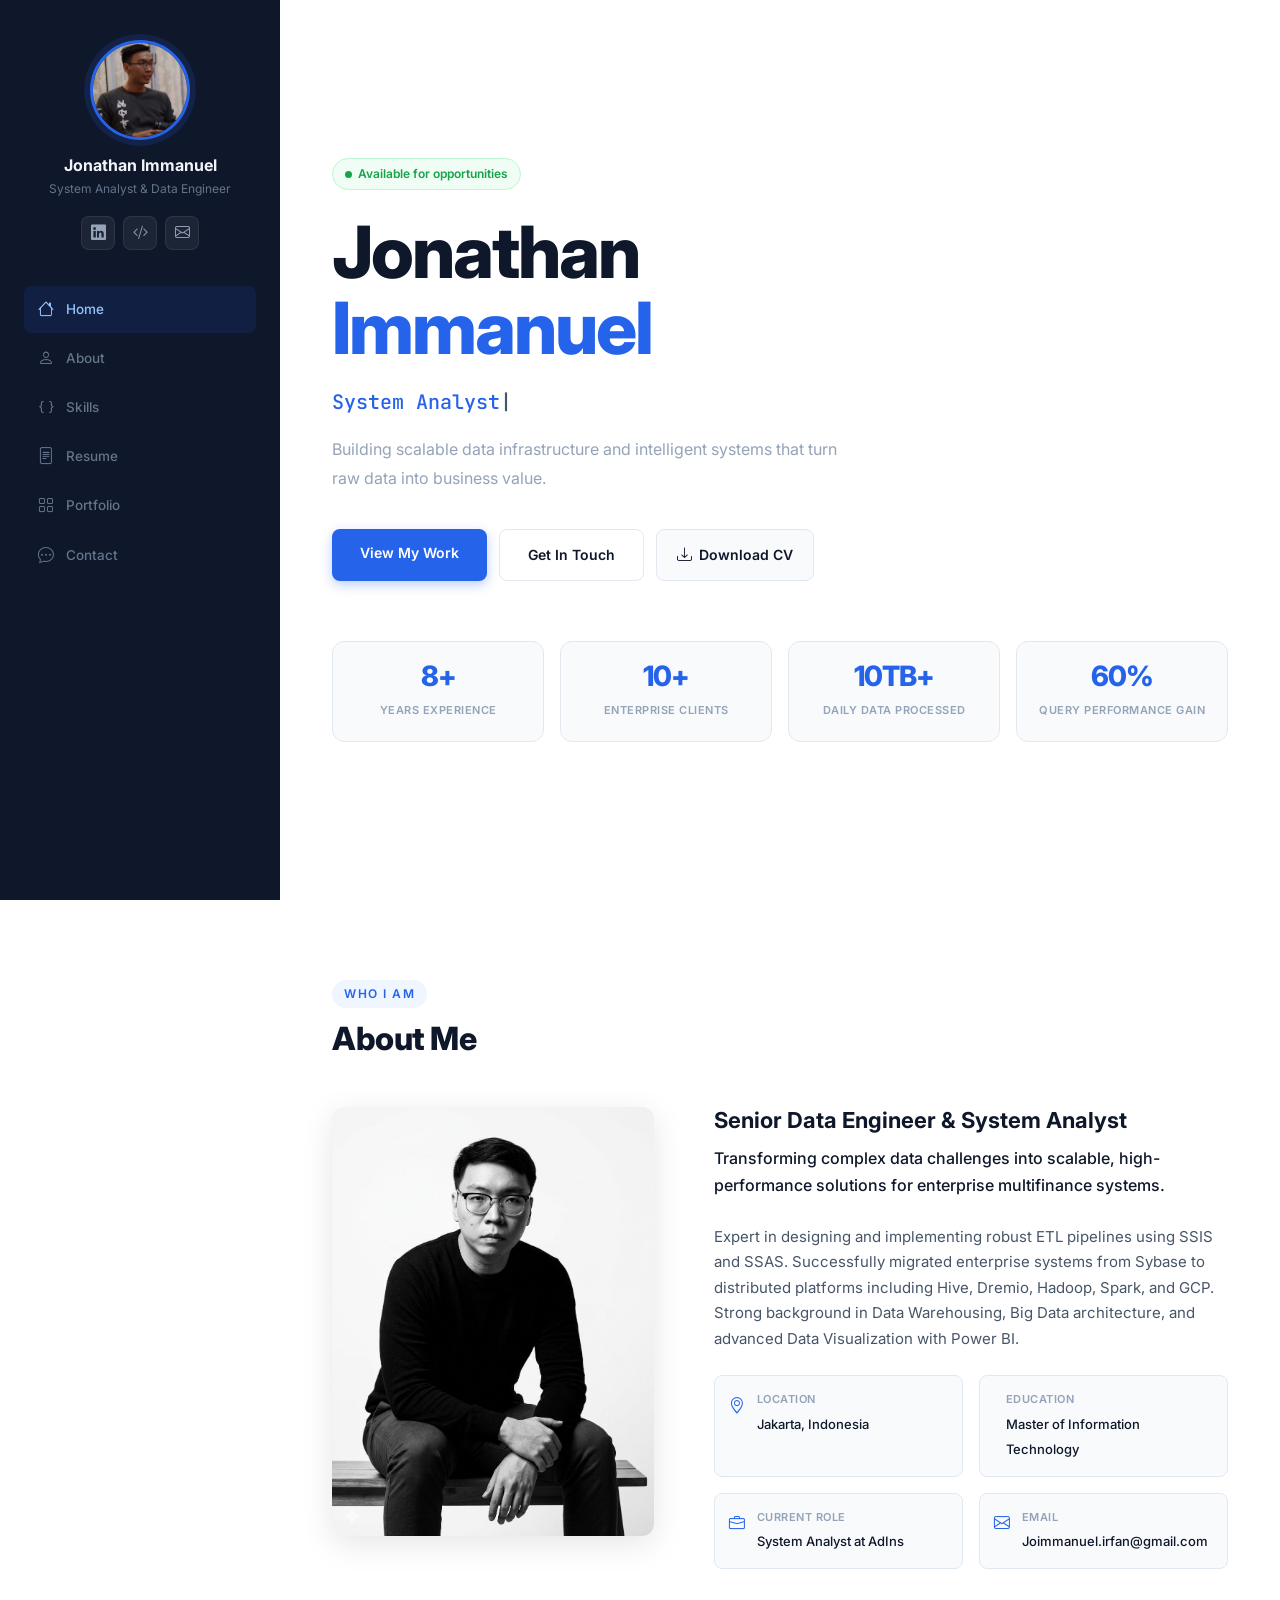
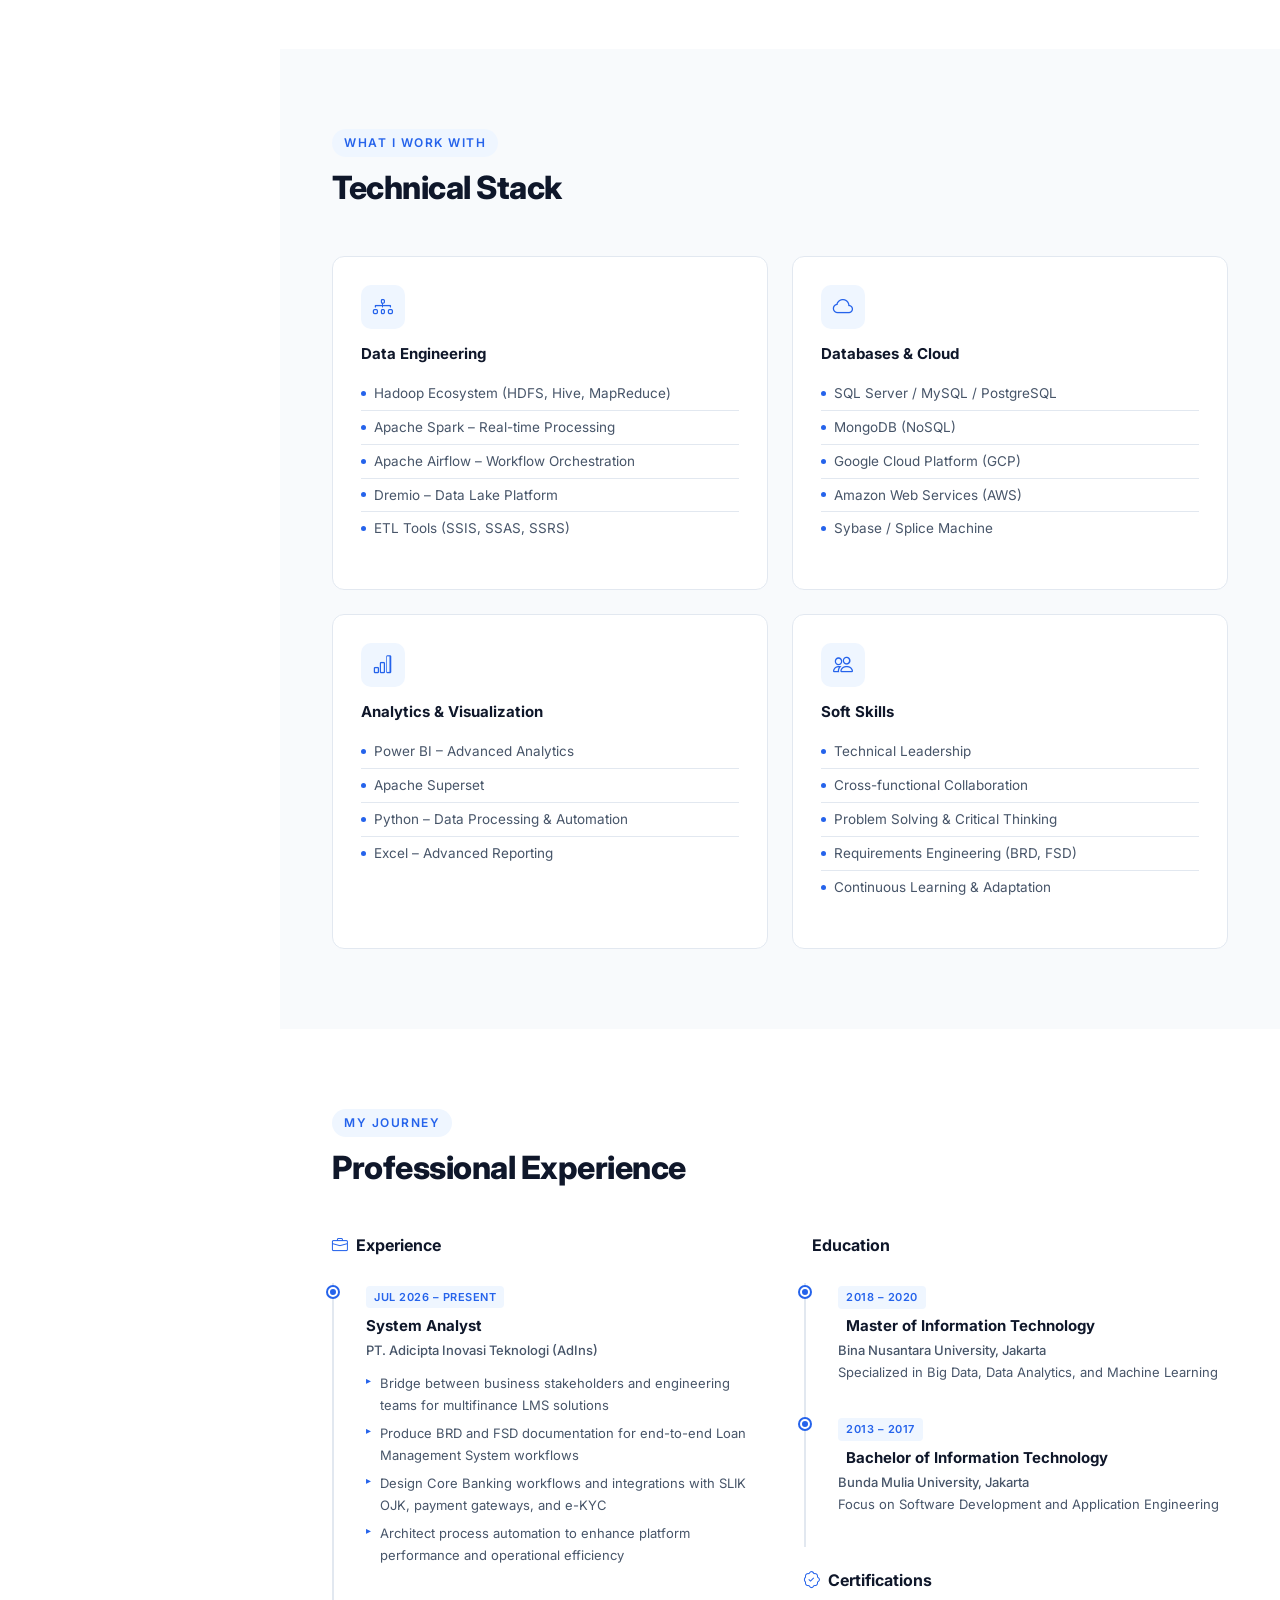
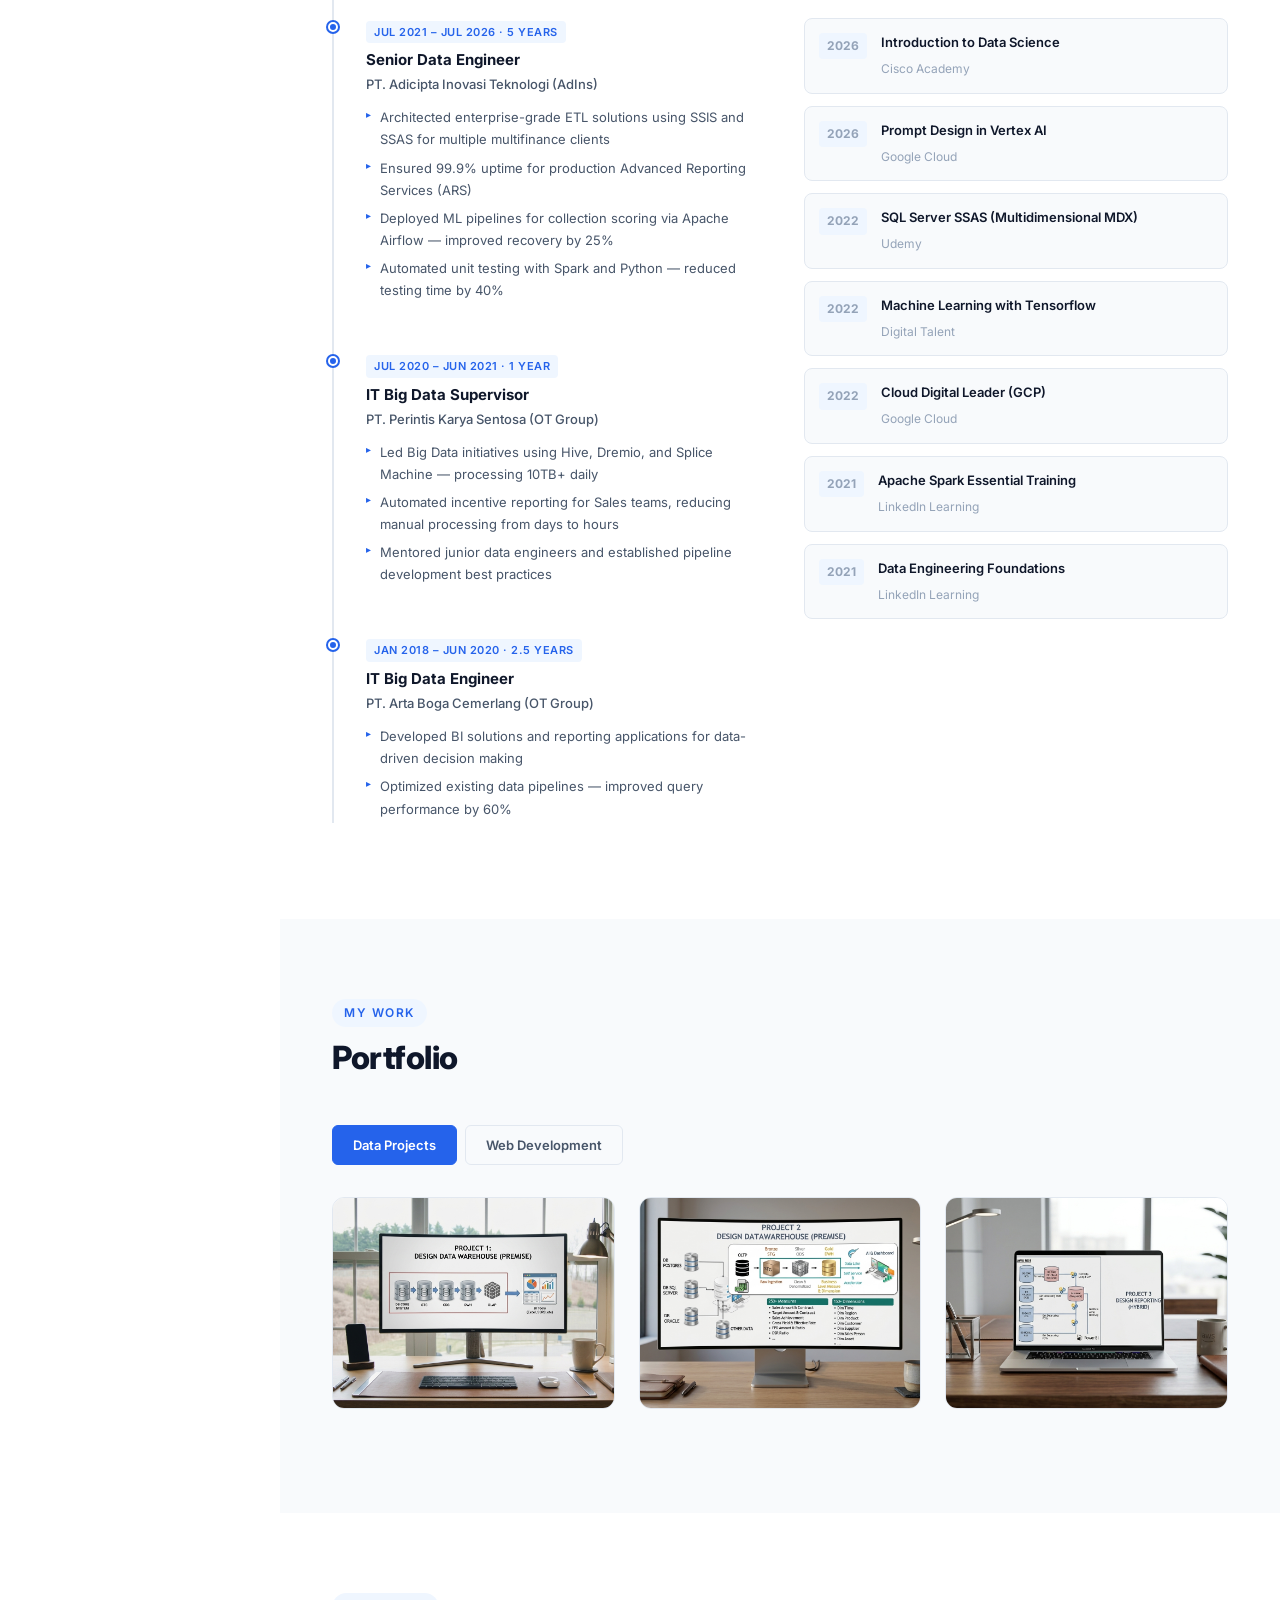
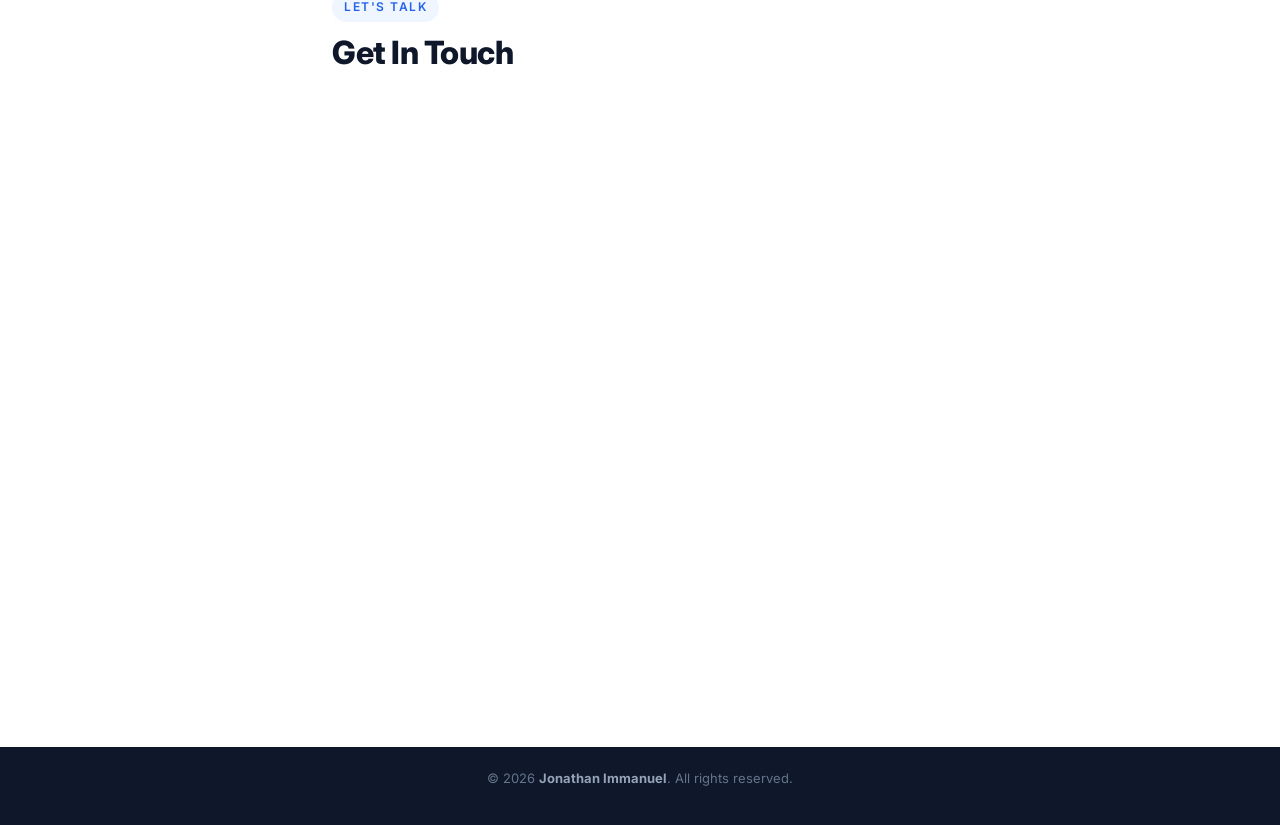
==== commit 5f2fe88f: "fix: add icon to Education timeline items" ====
--- a/index.html
+++ b/index.html
@@ -276,7 +276,7 @@
               <div class="timeline-dot"></div>
               <div class="timeline-content">
                 <span class="timeline-period">2018 – 2020</span>
-                <h4>Master of Information Technology</h4>
+                <h4><i class="bi bi-mortarboard-fill me-2"></i>Master of Information Technology</h4>
                 <p class="timeline-company">Bina Nusantara University, Jakarta</p>
                 <p>Specialized in Big Data, Data Analytics, and Machine Learning</p>
               </div>
@@ -286,7 +286,7 @@
               <div class="timeline-dot"></div>
               <div class="timeline-content">
                 <span class="timeline-period">2013 – 2017</span>
-                <h4>Bachelor of Information Technology</h4>
+                <h4><i class="bi bi-mortarboard me-2"></i>Bachelor of Information Technology</h4>
                 <p class="timeline-company">Bunda Mulia University, Jakarta</p>
                 <p>Focus on Software Development and Application Engineering</p>
               </div>
--- a/assets/css/style.css
+++ b/assets/css/style.css
@@ -762,21 +762,47 @@
 }
 
 /* Contact Form */
+.contact-form {
+  background: #ffffff;
+}
+
 .contact-form .form-control {
-  border: 1.5px solid var(--border);
-  border-radius: 8px;
-  padding: 12px 14px;
-  font-size: 14px;
-  font-family: inherit;
-  color: var(--text-dark);
-  background: var(--bg);
-  transition: border-color 0.2s;
+  border: 1.5px solid var(--border) !important;
+  border-radius: 8px !important;
+  padding: 12px 14px !important;
+  font-size: 14px !important;
+  font-family: inherit !important;
+  color: #0f172a !important;
+  background-color: #ffffff !important;
+  background: #ffffff !important;
+  box-shadow: none !important;
+  -webkit-appearance: none;
+  transition: border-color 0.2s, box-shadow 0.2s !important;
 }
 
 .contact-form .form-control:focus {
-  outline: none;
-  border-color: var(--accent);
-  box-shadow: 0 0 0 3px rgba(37,99,235,0.1);
+  outline: none !important;
+  border-color: var(--accent) !important;
+  box-shadow: 0 0 0 3px rgba(37,99,235,0.1) !important;
+  background-color: #ffffff !important;
+  background: #ffffff !important;
+  color: #0f172a !important;
+}
+
+.contact-form .form-control::placeholder {
+  color: #94a3b8 !important;
+  opacity: 1;
+}
+
+.contact-form .form-control:-webkit-autofill,
+.contact-form .form-control:-webkit-autofill:hover,
+.contact-form .form-control:-webkit-autofill:focus,
+.contact-form .form-control:-webkit-autofill:active {
+  -webkit-text-fill-color: #0f172a !important;
+  -webkit-box-shadow: 0 0 0 1000px #ffffff inset !important;
+  box-shadow: 0 0 0 1000px #ffffff inset !important;
+  transition: background-color 5000s ease-in-out 0s !important;
+  caret-color: #0f172a;
 }
 
 .contact-form textarea.form-control { resize: vertical; }
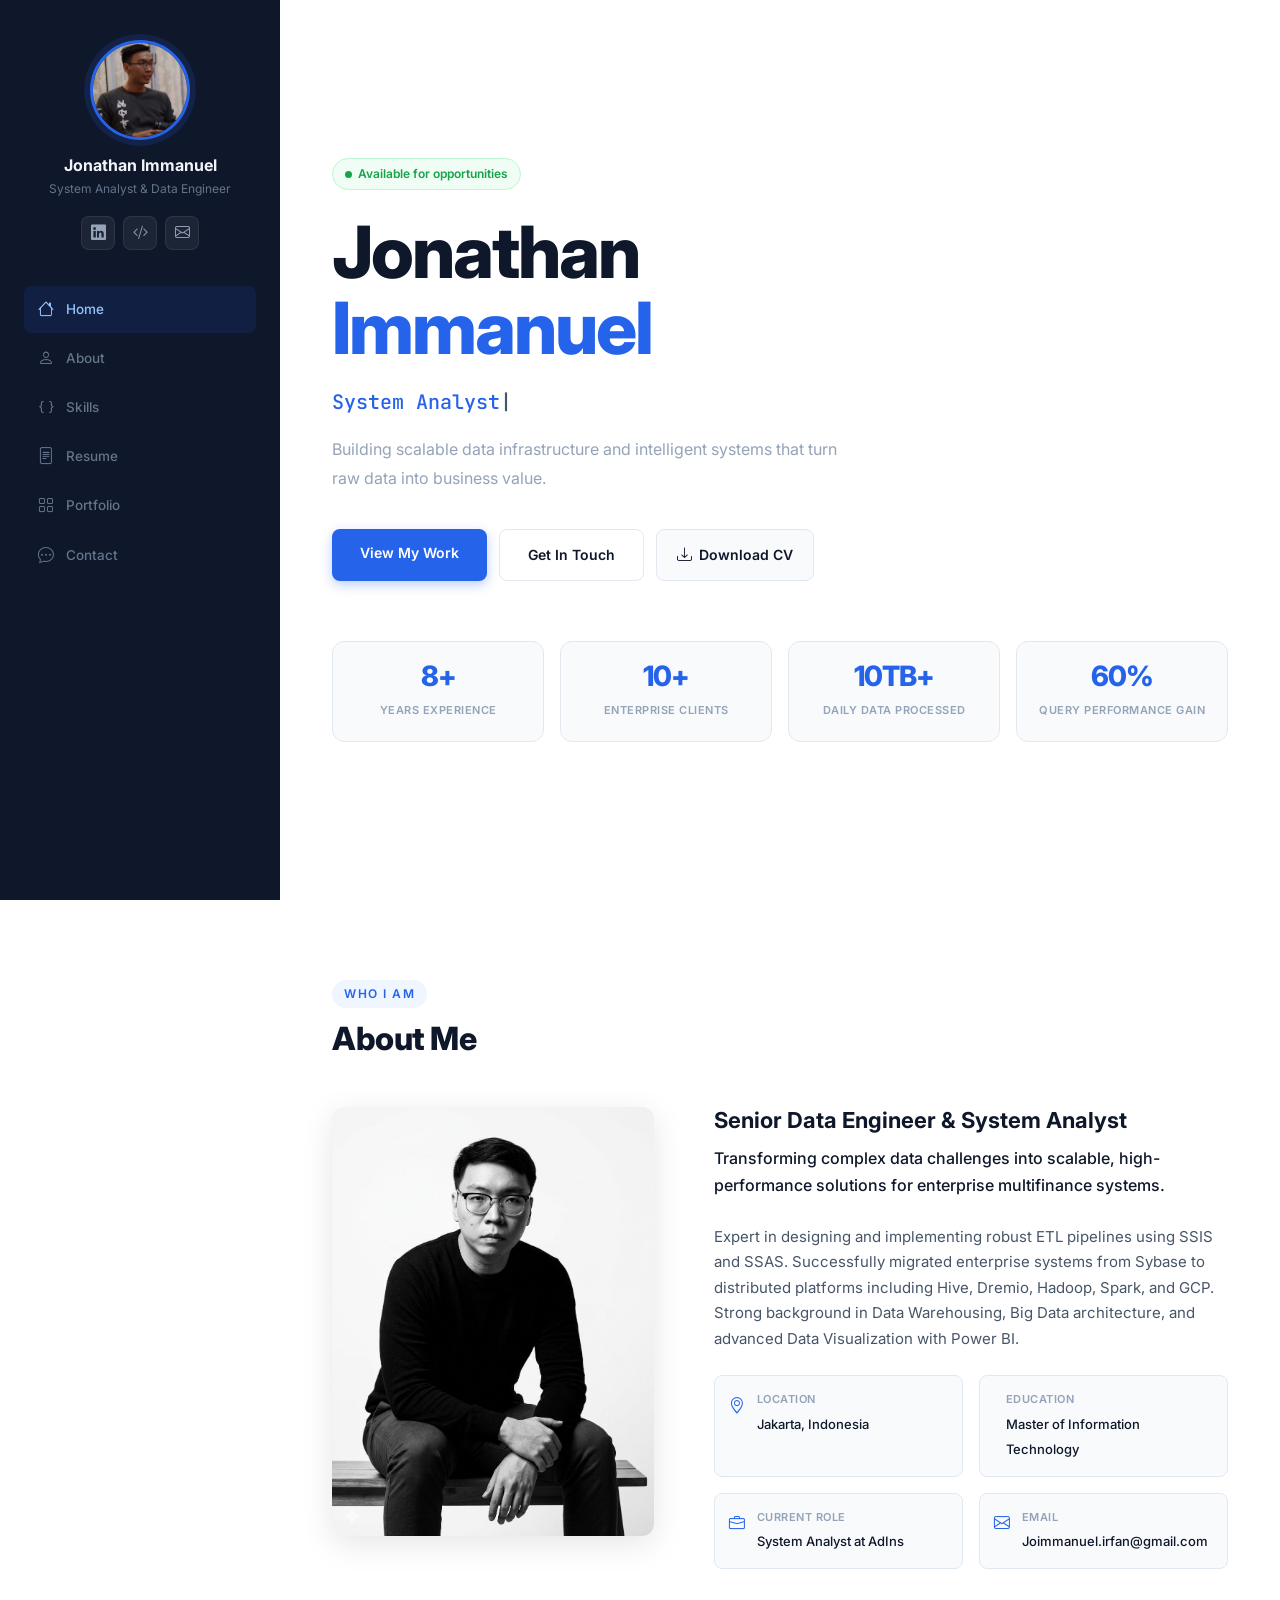
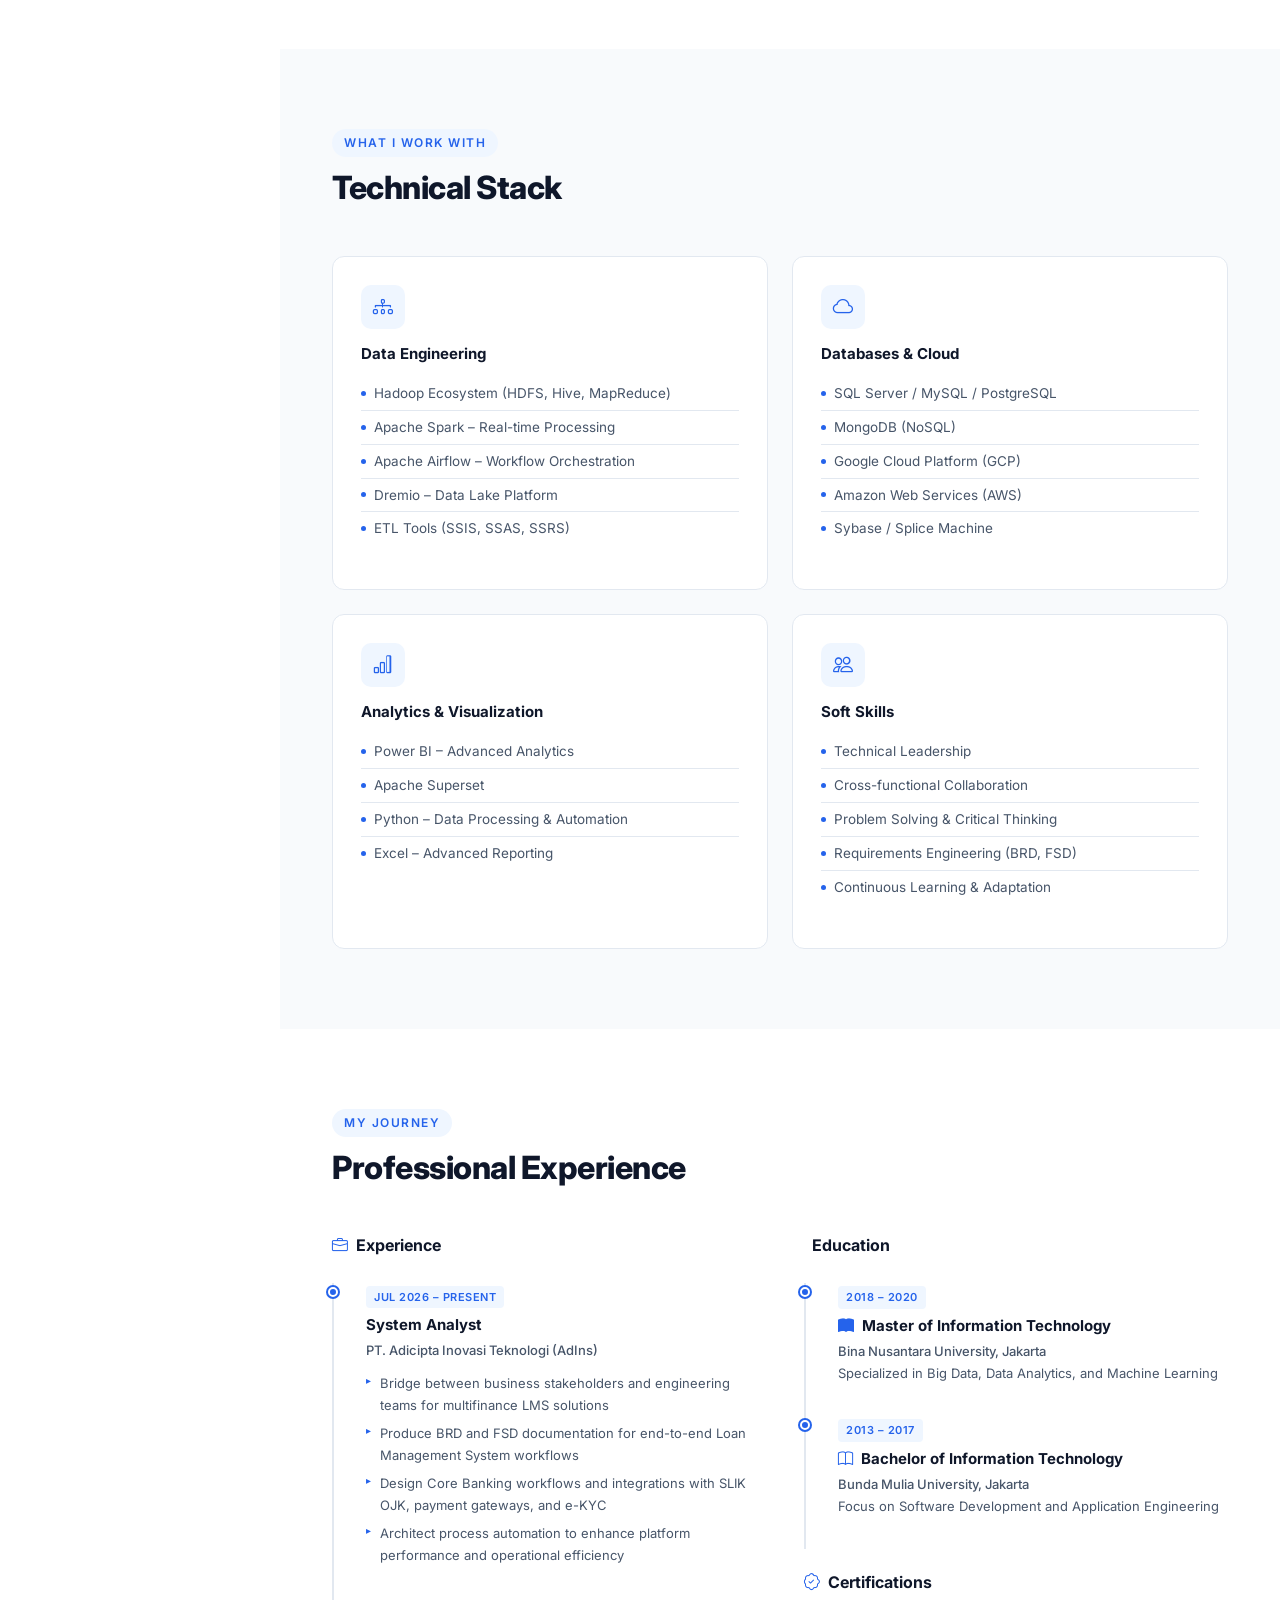
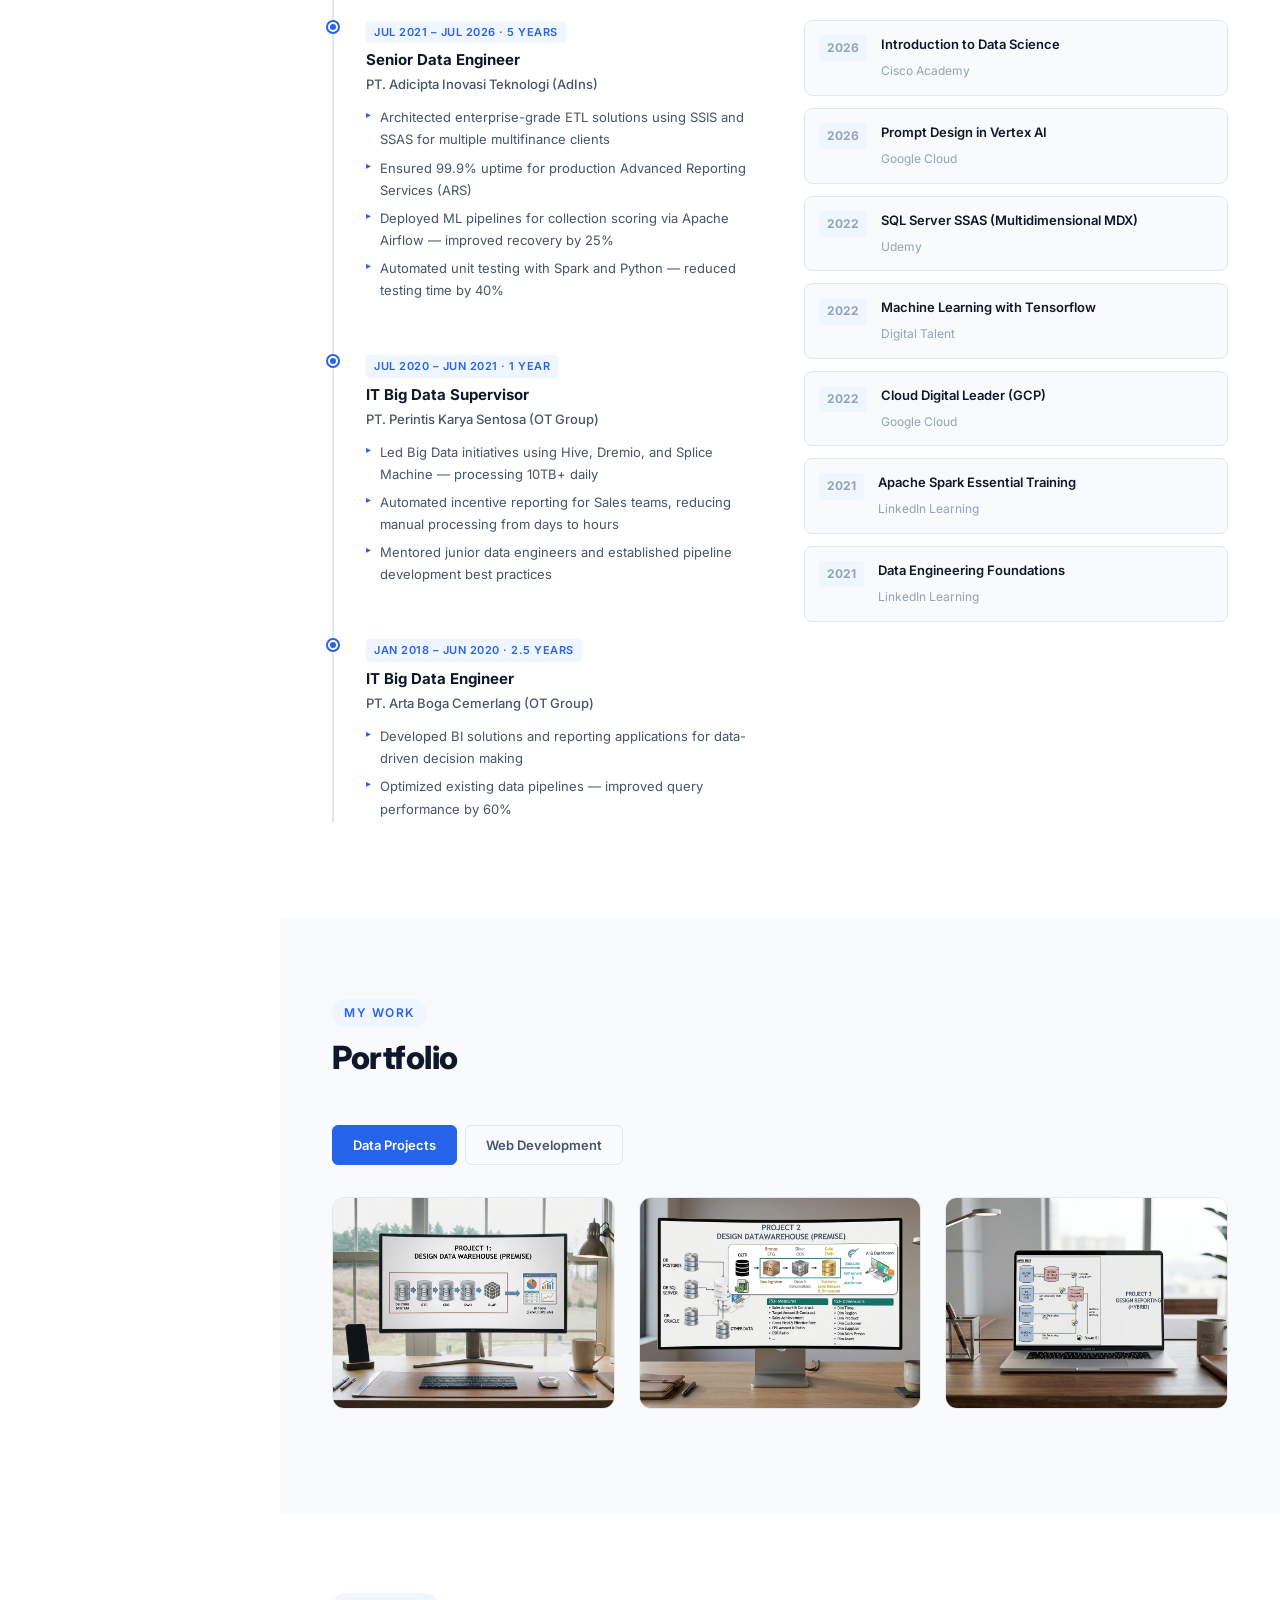
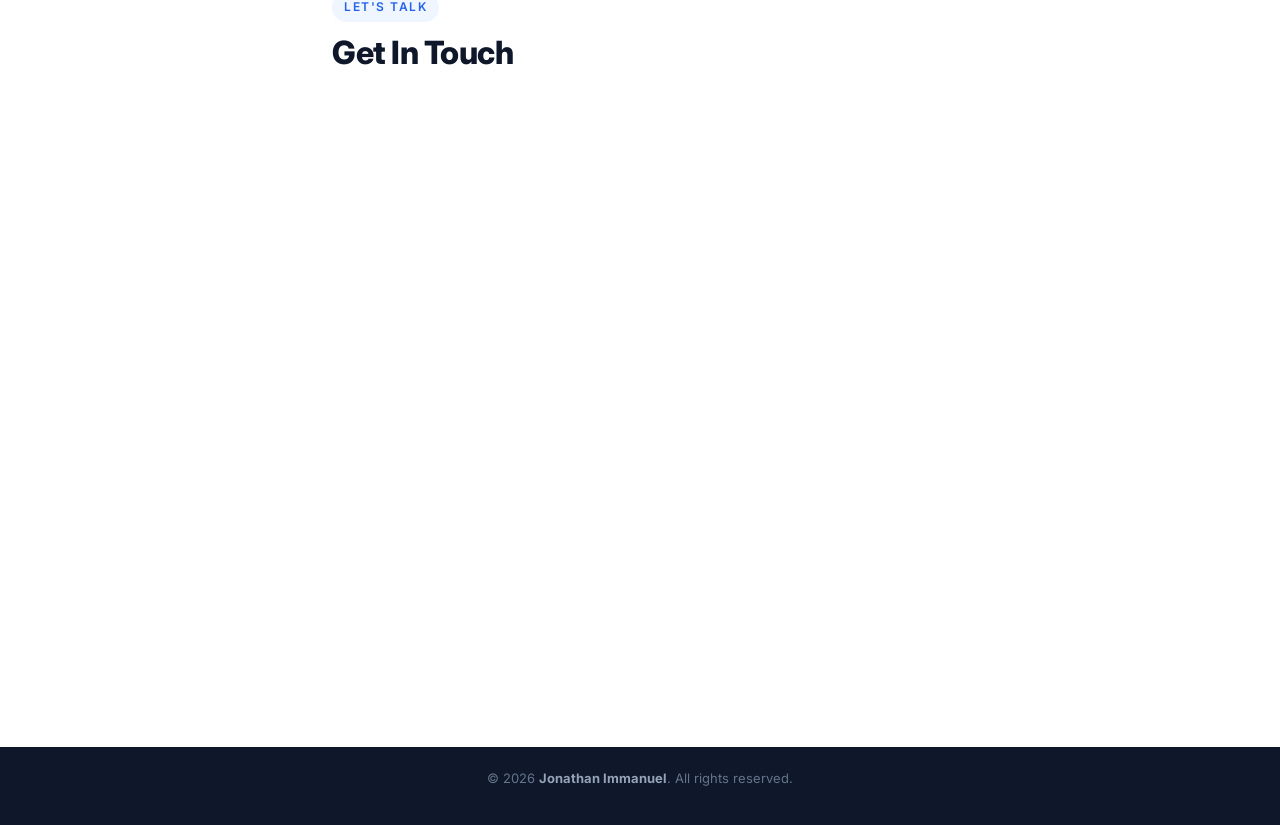
==== commit f2e353ca: "fix: replace mortarboard icon with bi-book (compatible with local Bootstrap Icons version)" ====
--- a/index.html
+++ b/index.html
@@ -276,7 +276,7 @@
               <div class="timeline-dot"></div>
               <div class="timeline-content">
                 <span class="timeline-period">2018 – 2020</span>
-                <h4><i class="bi bi-mortarboard-fill me-2"></i>Master of Information Technology</h4>
+                <h4><i class="bi bi-book-fill"></i>Master of Information Technology</h4>
                 <p class="timeline-company">Bina Nusantara University, Jakarta</p>
                 <p>Specialized in Big Data, Data Analytics, and Machine Learning</p>
               </div>
@@ -286,7 +286,7 @@
               <div class="timeline-dot"></div>
               <div class="timeline-content">
                 <span class="timeline-period">2013 – 2017</span>
-                <h4><i class="bi bi-mortarboard me-2"></i>Bachelor of Information Technology</h4>
+                <h4><i class="bi bi-book"></i>Bachelor of Information Technology</h4>
                 <p class="timeline-company">Bunda Mulia University, Jakarta</p>
                 <p>Focus on Software Development and Application Engineering</p>
               </div>
--- a/assets/css/style.css
+++ b/assets/css/style.css
@@ -531,6 +531,15 @@
   font-weight: 700;
   color: var(--text-dark);
   margin-bottom: 4px;
+  display: flex;
+  align-items: center;
+  gap: 8px;
+}
+
+.timeline-content h4 i {
+  font-size: 16px;
+  color: var(--accent);
+  flex-shrink: 0;
 }
 
 .timeline-company {
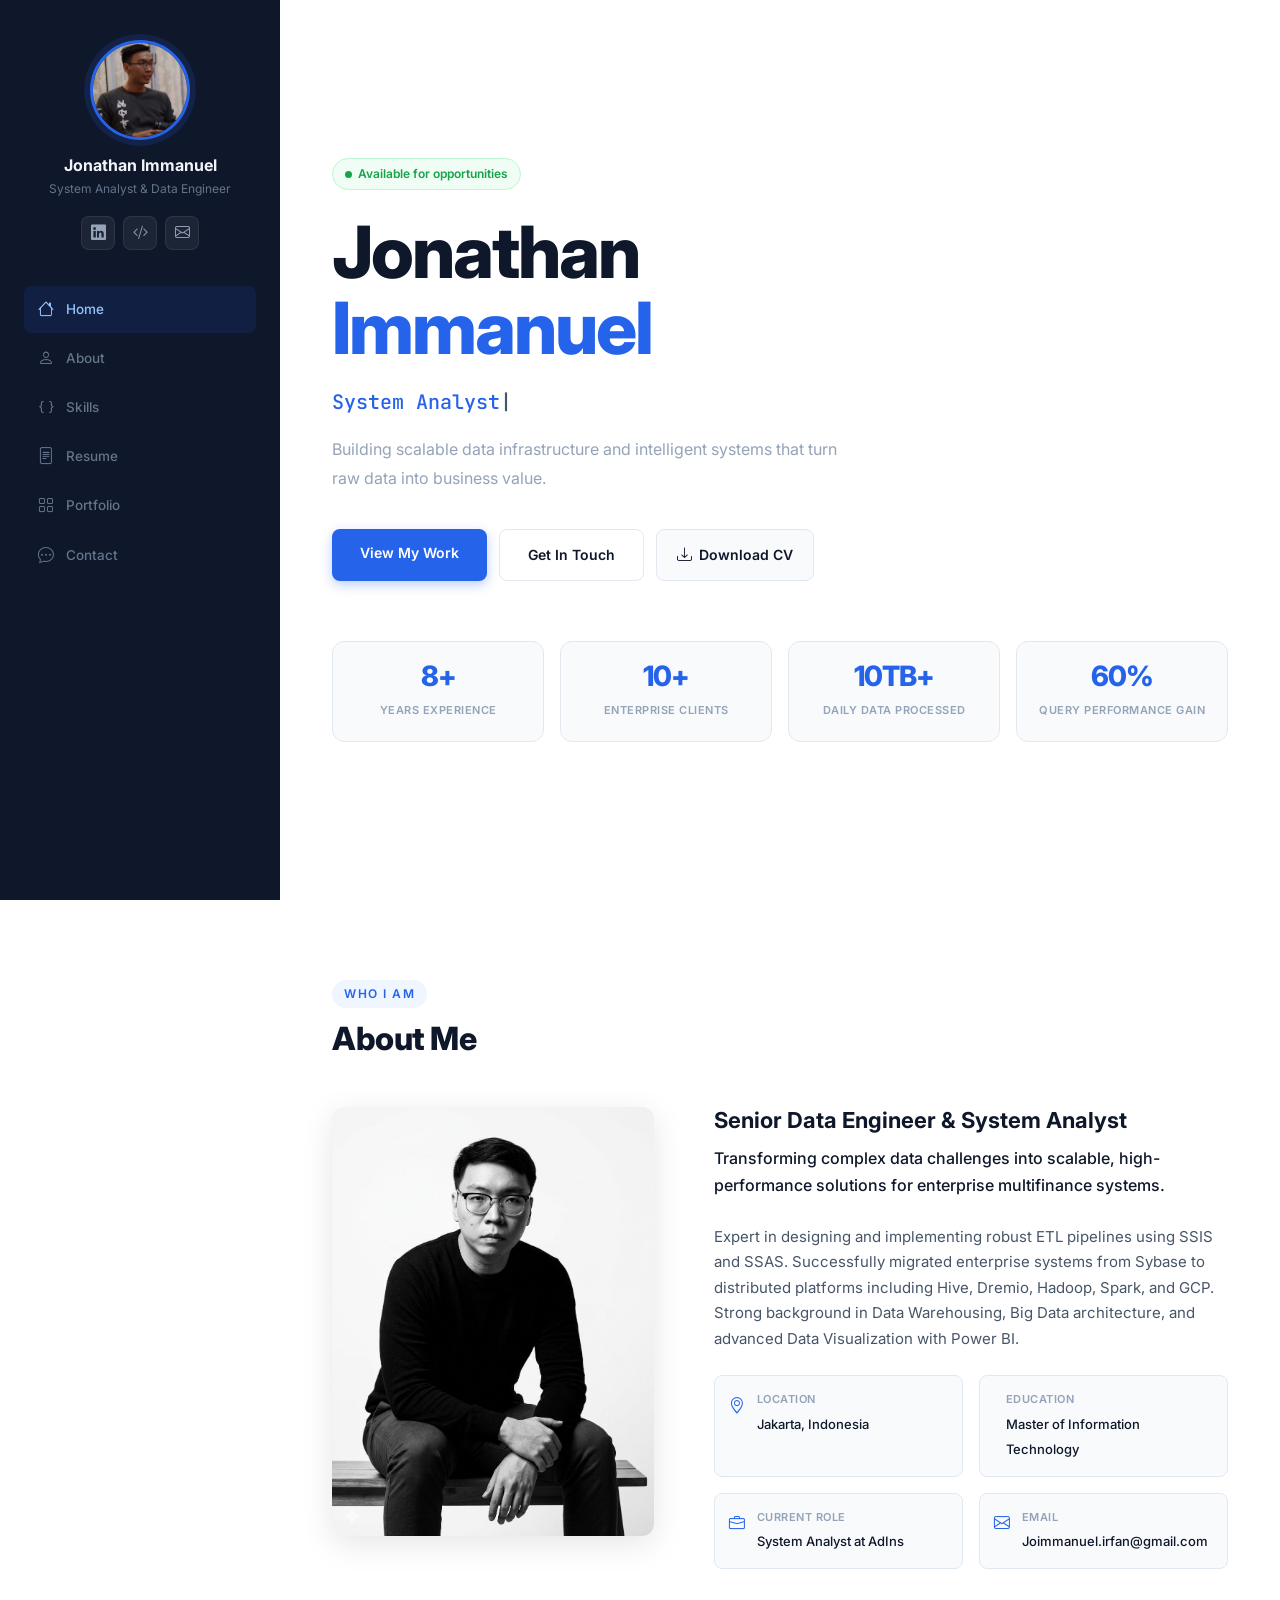
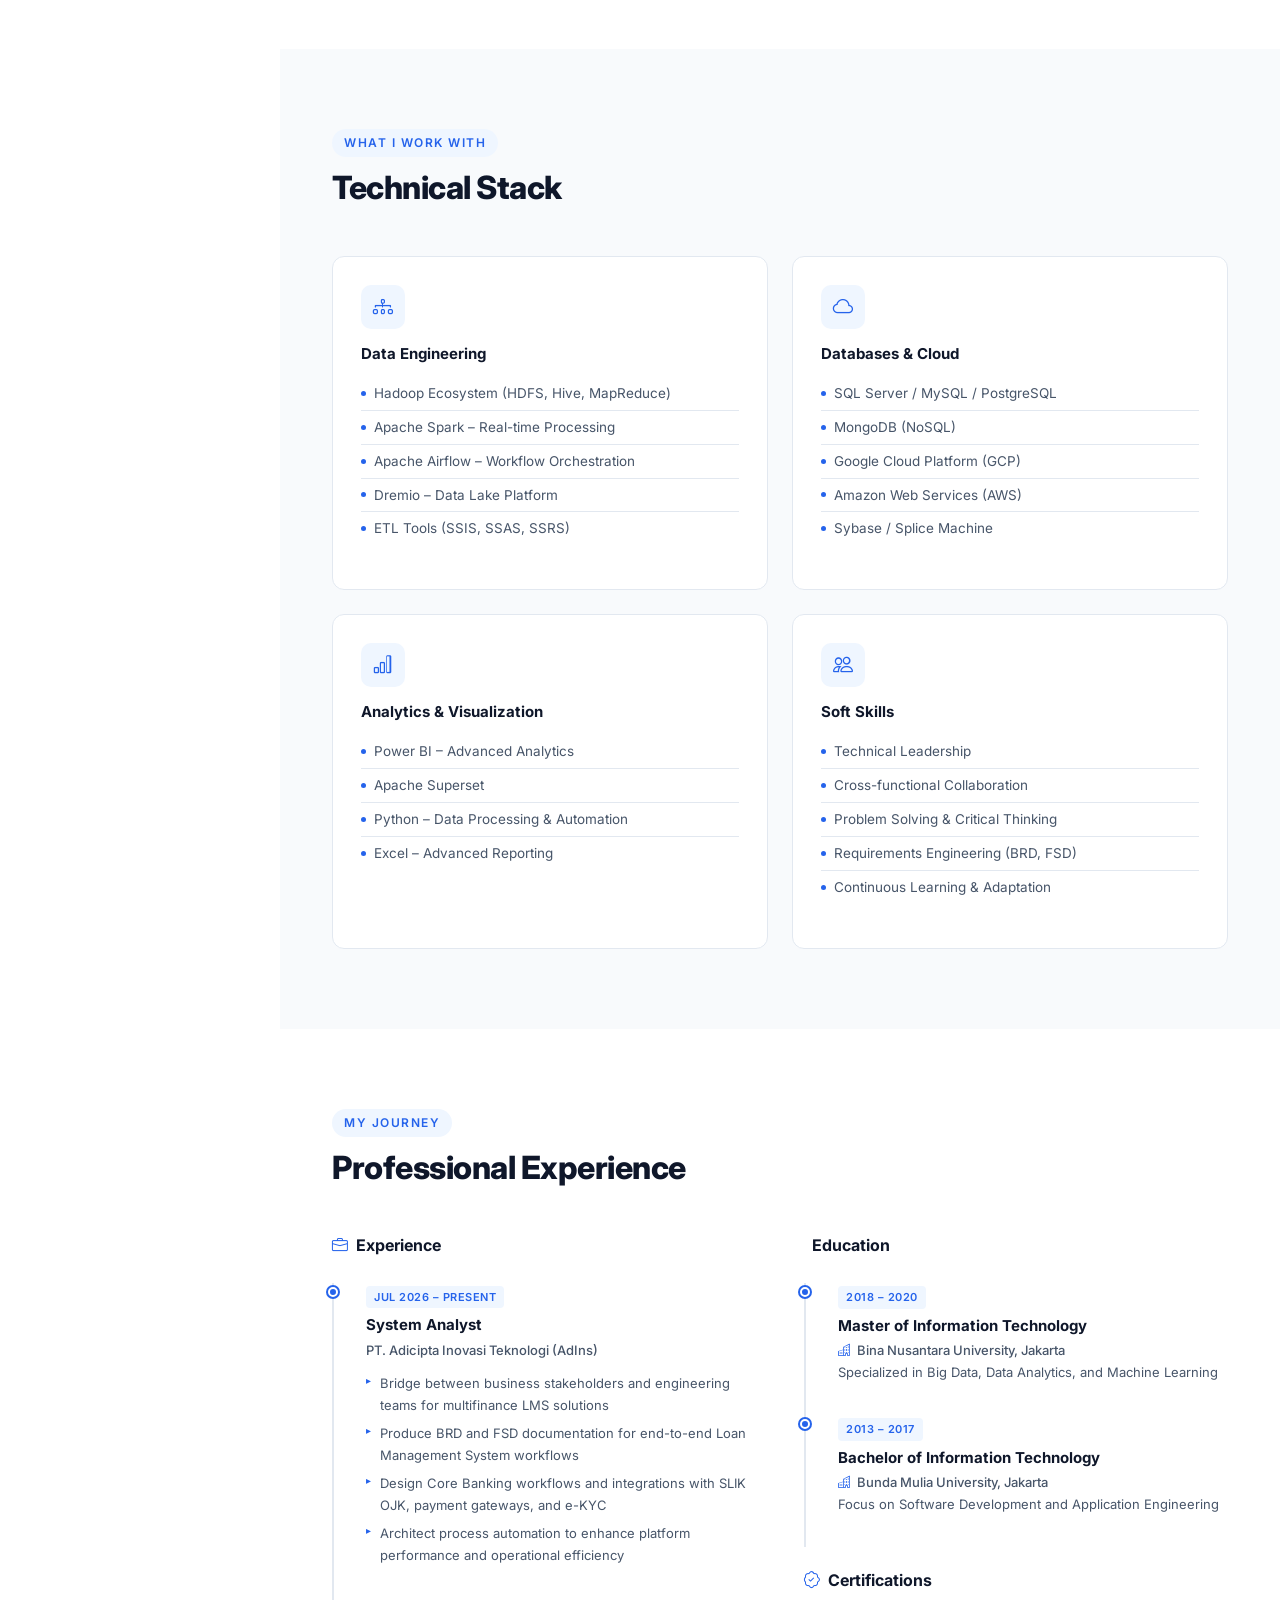
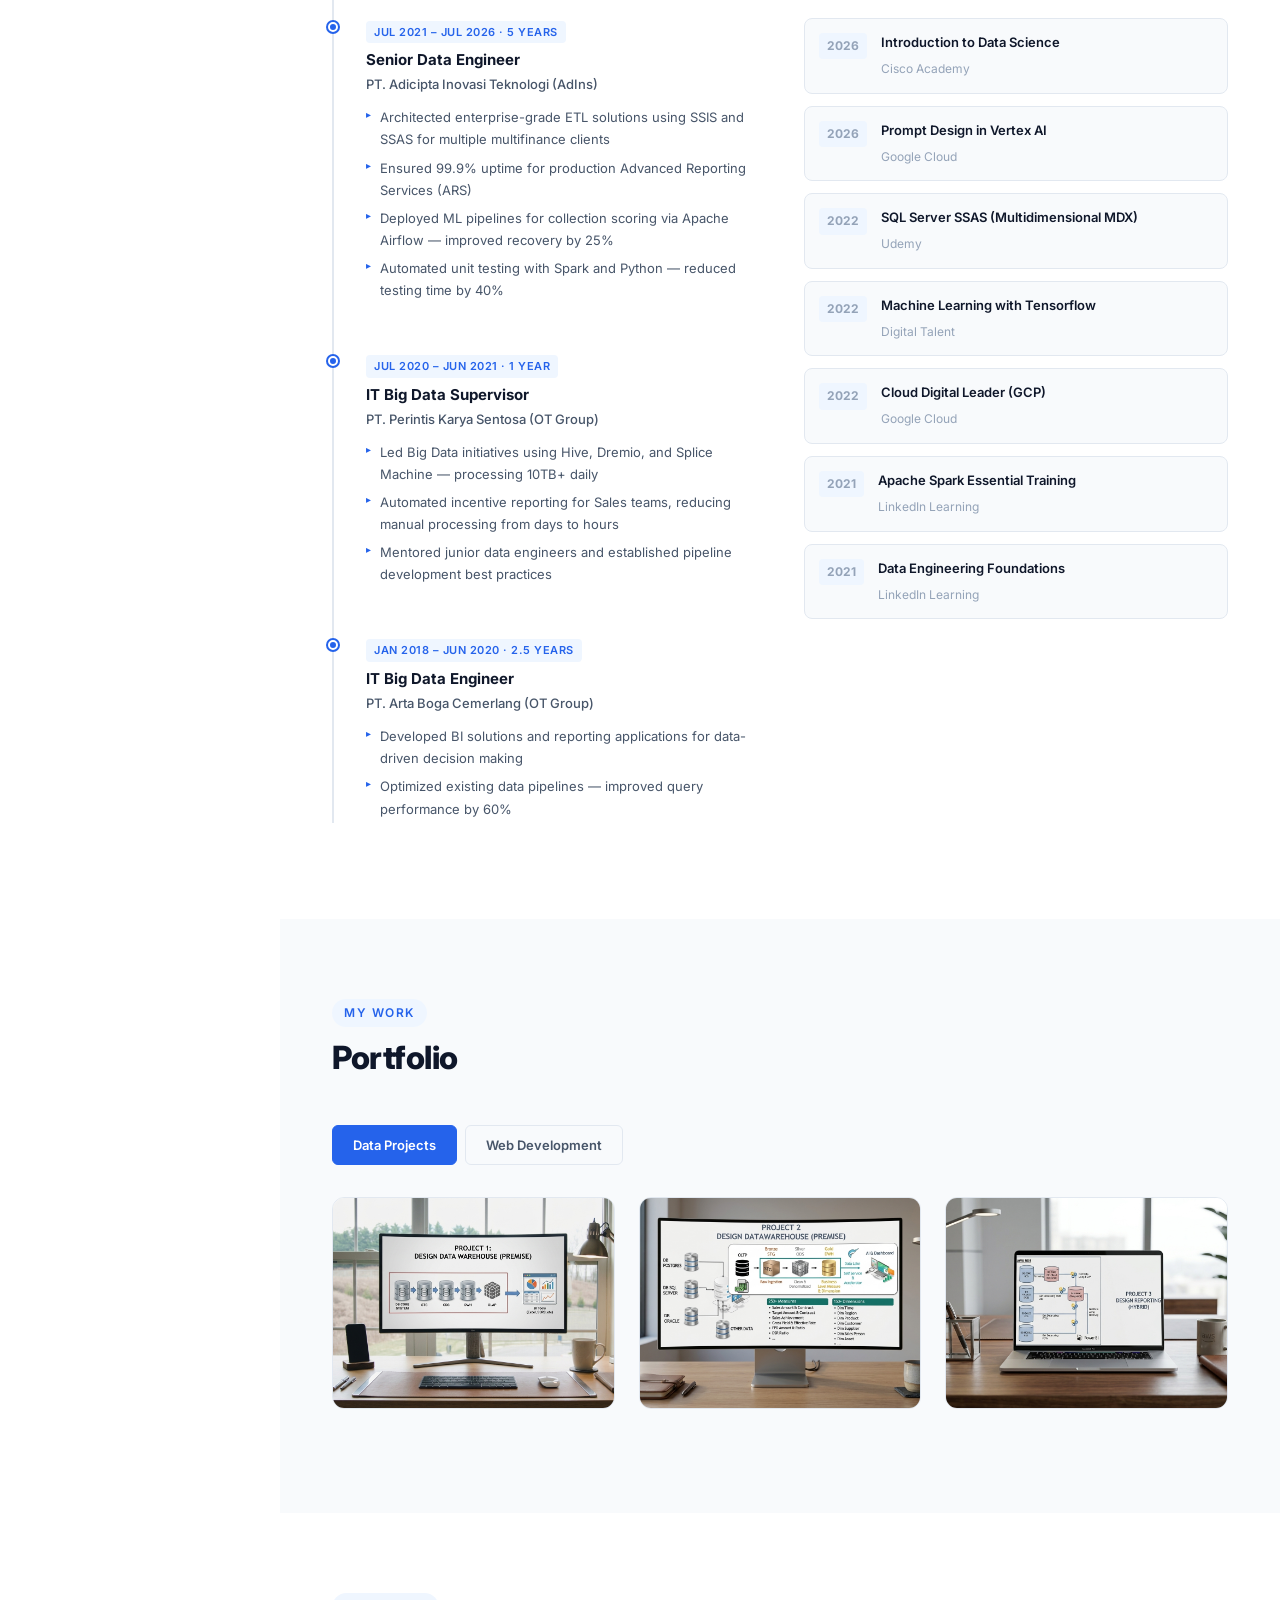
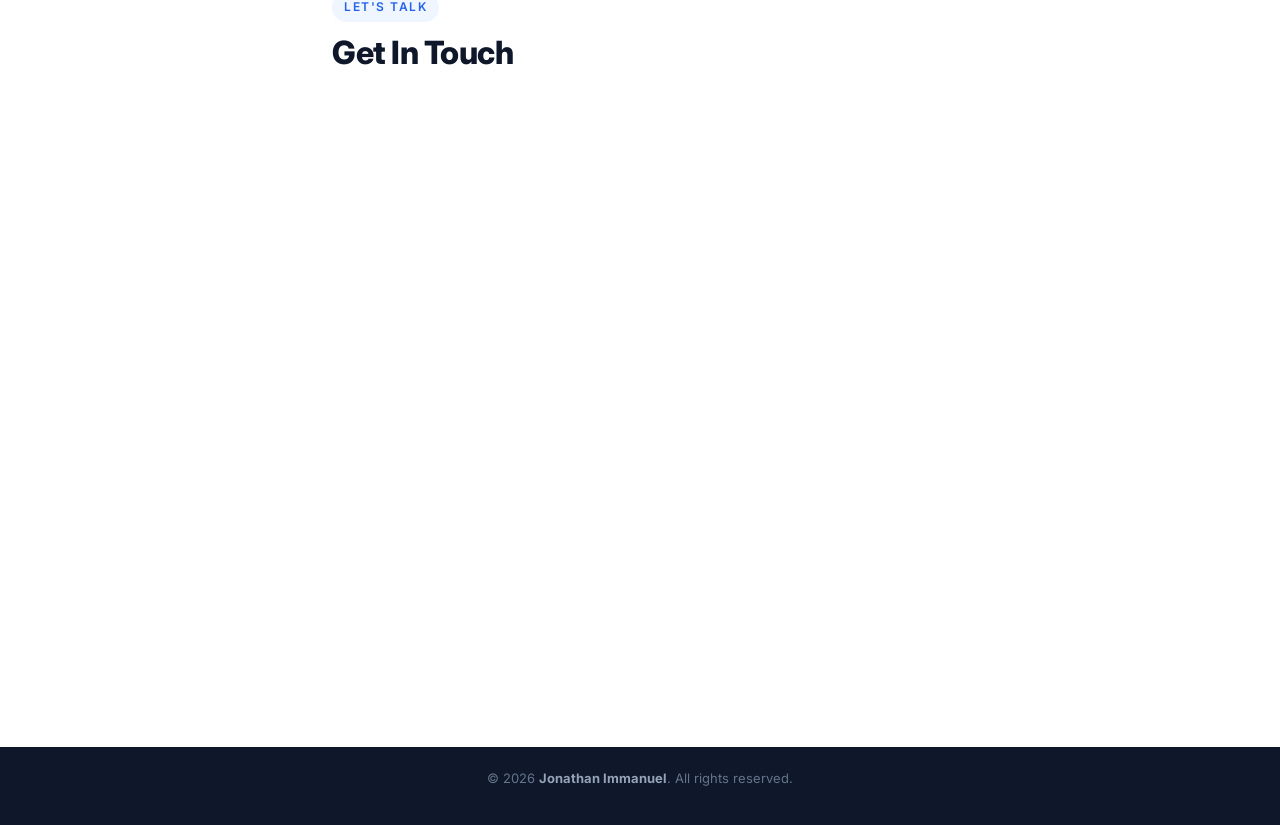
==== commit 5c54ed54: "fix: add building icon to education timeline-company" ====
--- a/index.html
+++ b/index.html
@@ -7,6 +7,8 @@
   <meta name="description" content="Senior Data Engineer & System Analyst with 8+ years experience in ETL, Big Data, and Cloud platforms.">
 
   <link href="assets/img/favicon.svg" rel="icon" type="image/svg+xml">
+  <link href="assets/img/favicon.png" rel="icon" type="image/png">
+  <link href="assets/img/favicon.png" rel="shortcut icon">
   <link href="https://fonts.googleapis.com/css2?family=Inter:wght@300;400;500;600;700;800&family=JetBrains+Mono:wght@400;500&display=swap" rel="stylesheet">
 
   <link href="assets/vendor/aos/aos.css" rel="stylesheet">
@@ -276,8 +278,8 @@
               <div class="timeline-dot"></div>
               <div class="timeline-content">
                 <span class="timeline-period">2018 – 2020</span>
-                <h4><i class="bi bi-book-fill"></i>Master of Information Technology</h4>
-                <p class="timeline-company">Bina Nusantara University, Jakarta</p>
+                <h4>Master of Information Technology</h4>
+                <p class="timeline-company"><i class="bi bi-building"></i> Bina Nusantara University, Jakarta</p>
                 <p>Specialized in Big Data, Data Analytics, and Machine Learning</p>
               </div>
             </div>
@@ -286,8 +288,8 @@
               <div class="timeline-dot"></div>
               <div class="timeline-content">
                 <span class="timeline-period">2013 – 2017</span>
-                <h4><i class="bi bi-book"></i>Bachelor of Information Technology</h4>
-                <p class="timeline-company">Bunda Mulia University, Jakarta</p>
+                <h4>Bachelor of Information Technology</h4>
+                <p class="timeline-company"><i class="bi bi-building"></i> Bunda Mulia University, Jakarta</p>
                 <p>Focus on Software Development and Application Engineering</p>
               </div>
             </div>
--- a/assets/css/style.css
+++ b/assets/css/style.css
@@ -542,12 +542,25 @@
   flex-shrink: 0;
 }
 
+.edu-logo {
+  width: 20px;
+  height: 20px;
+  border-radius: 4px;
+  object-fit: contain;
+  flex-shrink: 0;
+}
+
 .timeline-company {
   font-size: 13px;
   font-weight: 500;
   color: var(--text-light);
   margin-bottom: 10px;
-}
+  display: flex;
+  align-items: center;
+  gap: 6px;
+}
+
+.timeline-company i { color: var(--accent); font-size: 13px; }
 
 .timeline-content ul { margin-top: 8px; }
 
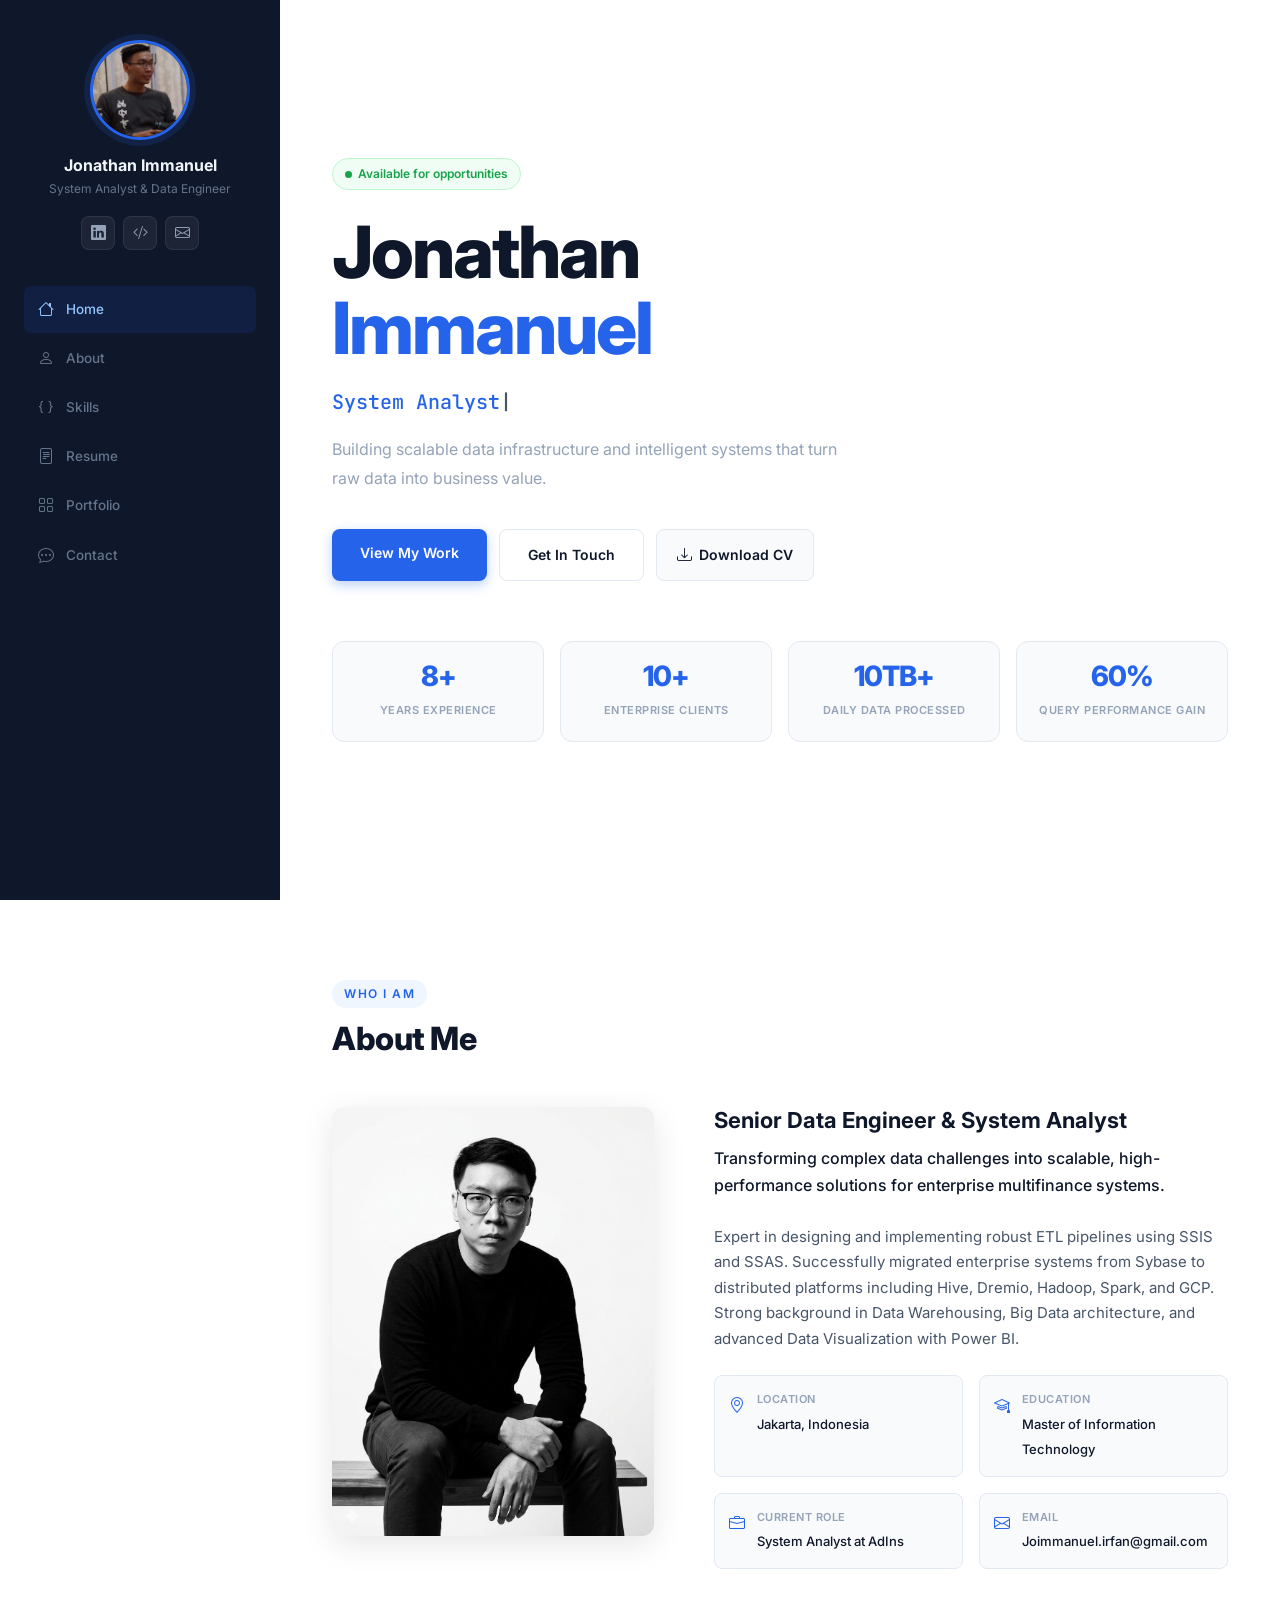
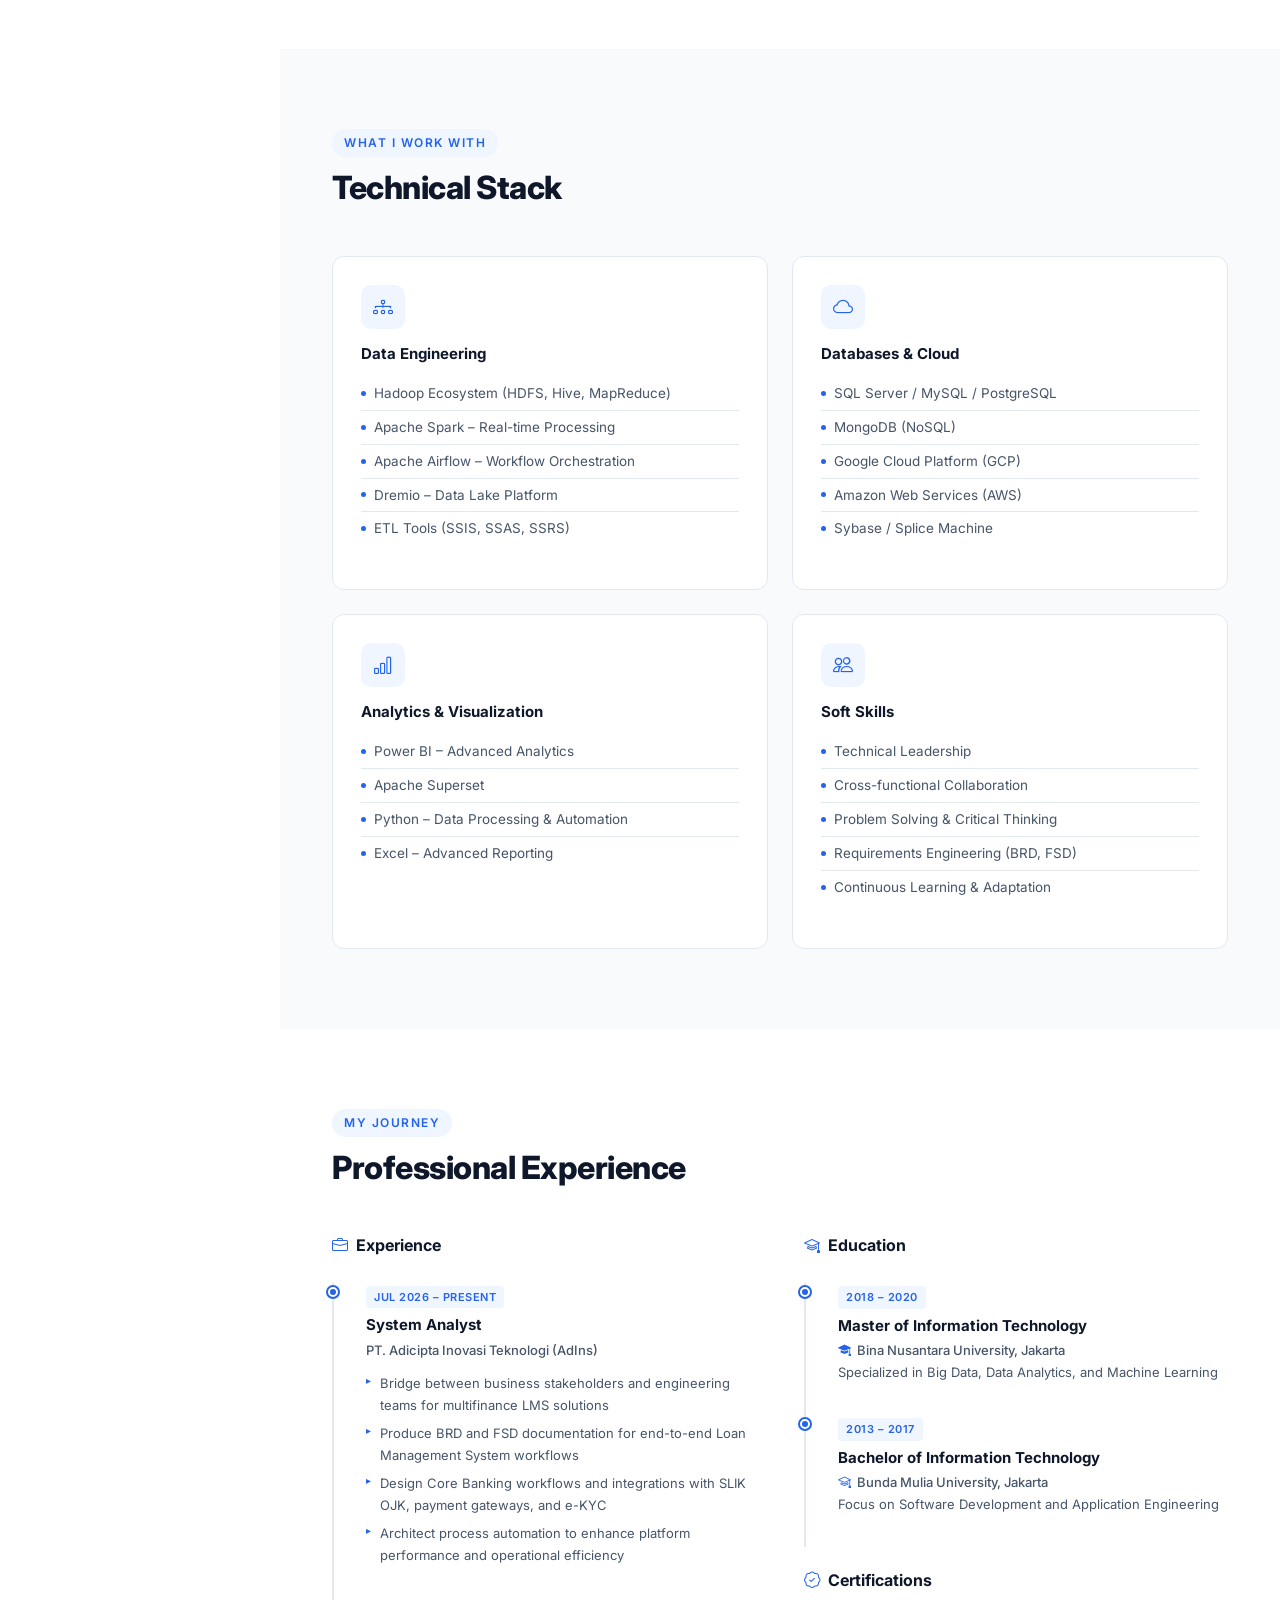
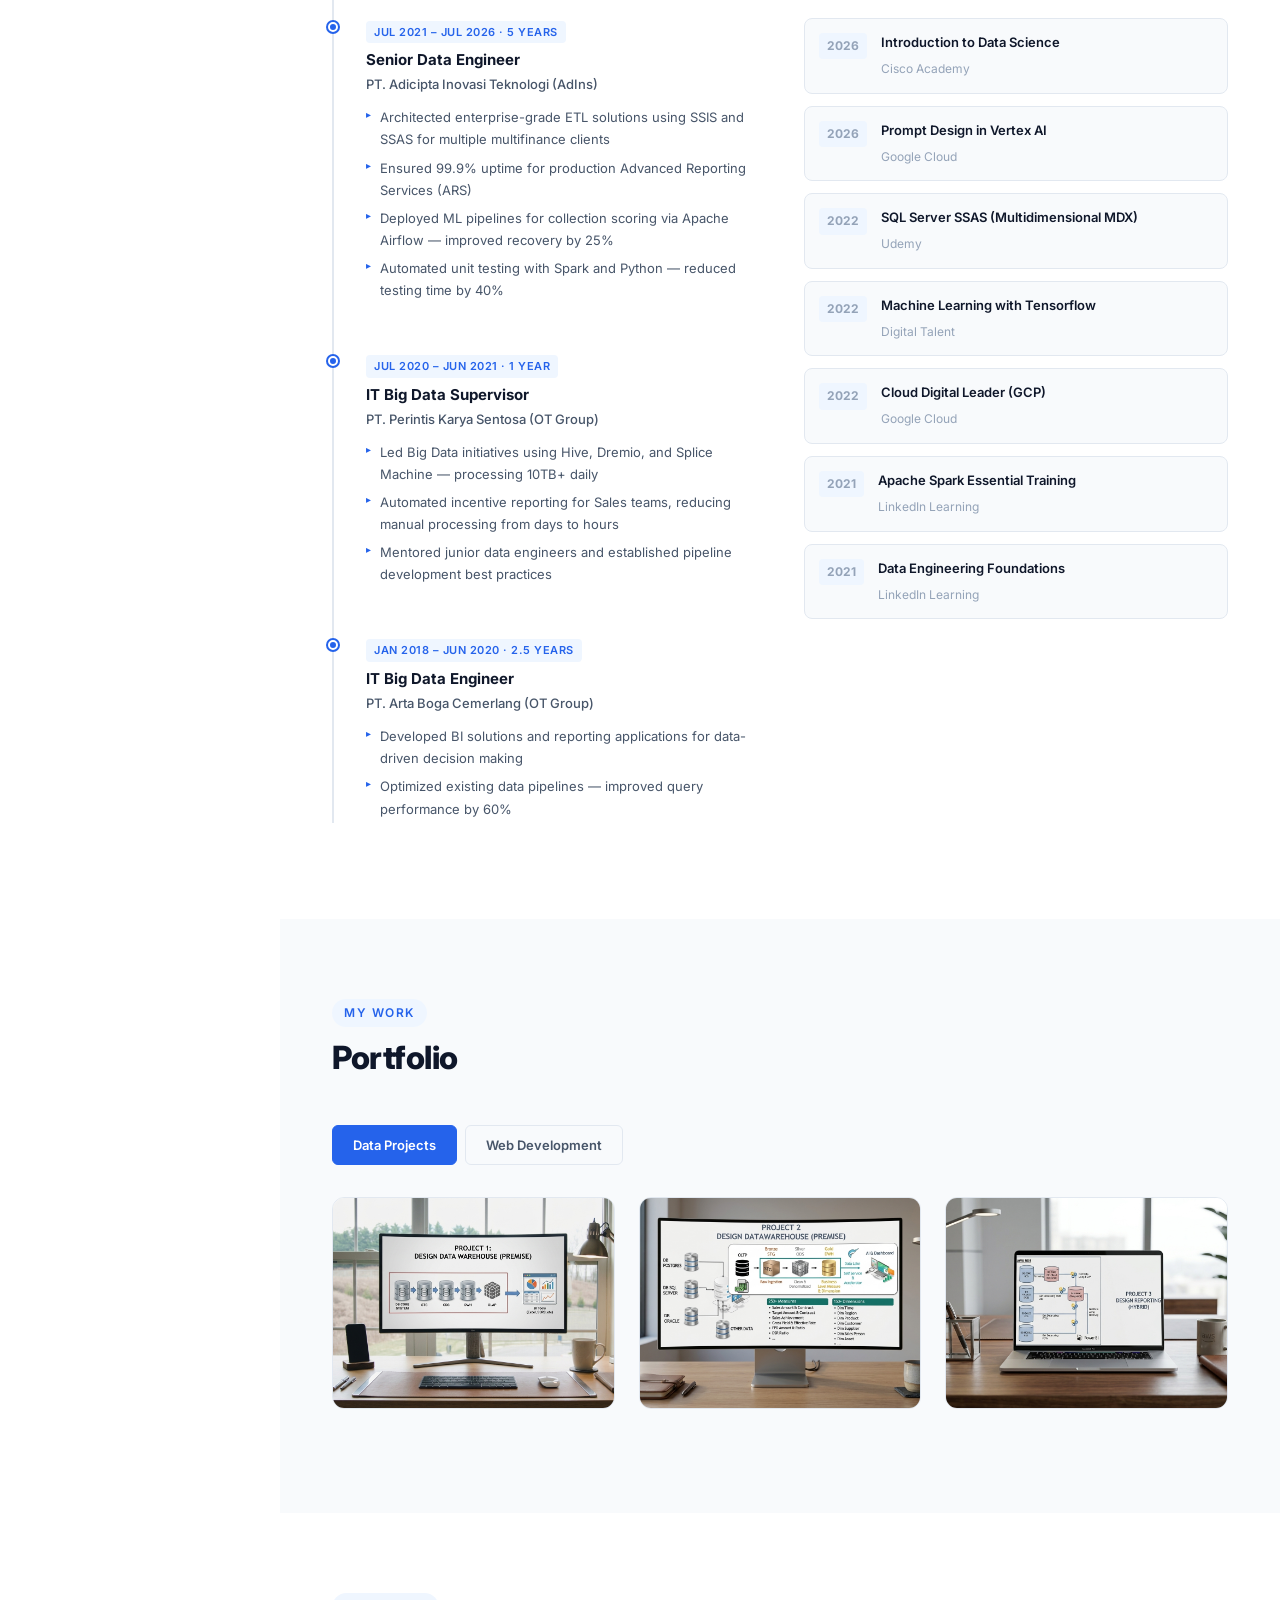
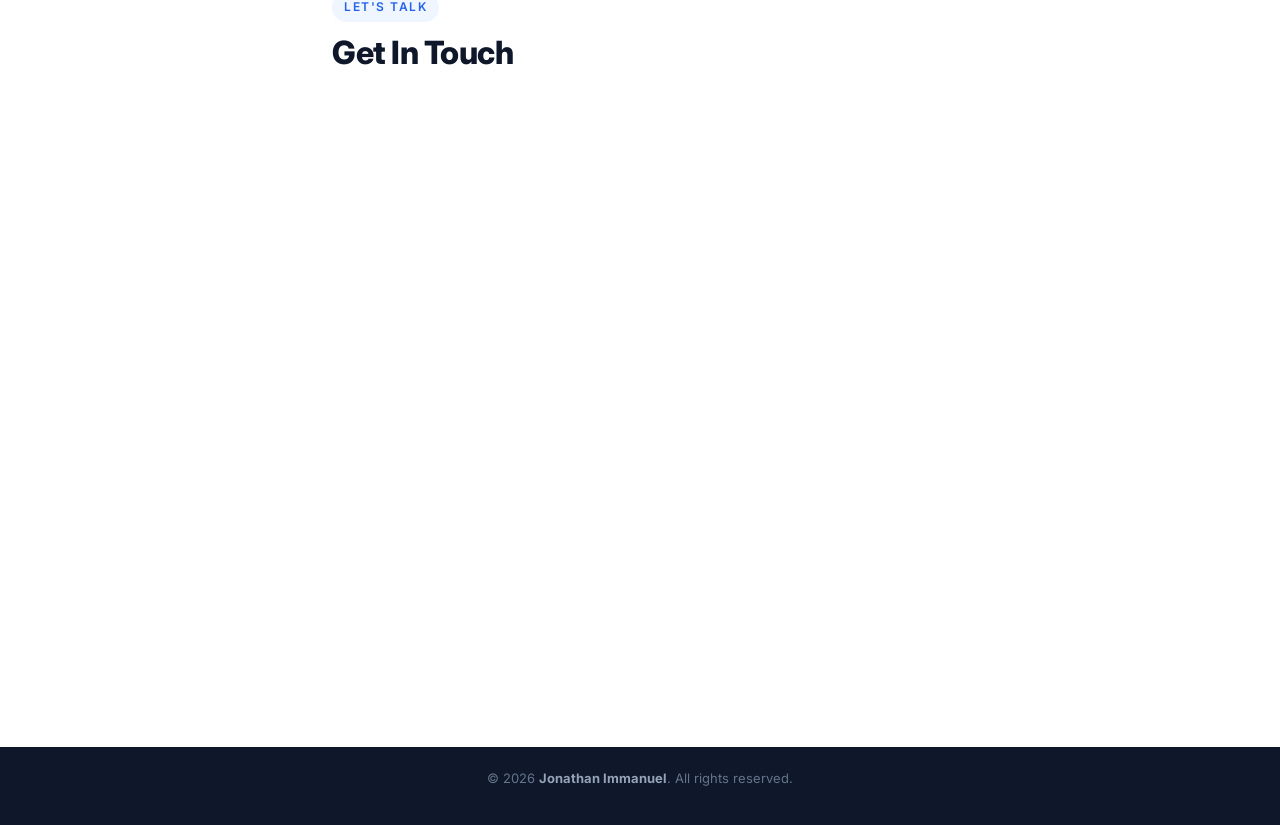
==== commit bf1c14fd: "fix: add Bootstrap Icons CDN to ensure all icons render correctly" ====
--- a/index.html
+++ b/index.html
@@ -14,6 +14,7 @@
   <link href="assets/vendor/aos/aos.css" rel="stylesheet">
   <link href="assets/vendor/bootstrap/css/bootstrap.min.css" rel="stylesheet">
   <link href="assets/vendor/bootstrap-icons/bootstrap-icons.css" rel="stylesheet">
+  <link href="https://cdn.jsdelivr.net/npm/bootstrap-icons@1.11.3/font/bootstrap-icons.min.css" rel="stylesheet">
   <link href="assets/vendor/glightbox/css/glightbox.min.css" rel="stylesheet">
   <link href="assets/css/style.css" rel="stylesheet">
 </head>
@@ -279,7 +280,7 @@
               <div class="timeline-content">
                 <span class="timeline-period">2018 – 2020</span>
                 <h4>Master of Information Technology</h4>
-                <p class="timeline-company"><i class="bi bi-building"></i> Bina Nusantara University, Jakarta</p>
+                <p class="timeline-company"><i class="bi bi-mortarboard-fill"></i> Bina Nusantara University, Jakarta</p>
                 <p>Specialized in Big Data, Data Analytics, and Machine Learning</p>
               </div>
             </div>
@@ -289,7 +290,7 @@
               <div class="timeline-content">
                 <span class="timeline-period">2013 – 2017</span>
                 <h4>Bachelor of Information Technology</h4>
-                <p class="timeline-company"><i class="bi bi-building"></i> Bunda Mulia University, Jakarta</p>
+                <p class="timeline-company"><i class="bi bi-mortarboard"></i> Bunda Mulia University, Jakarta</p>
                 <p>Focus on Software Development and Application Engineering</p>
               </div>
             </div>
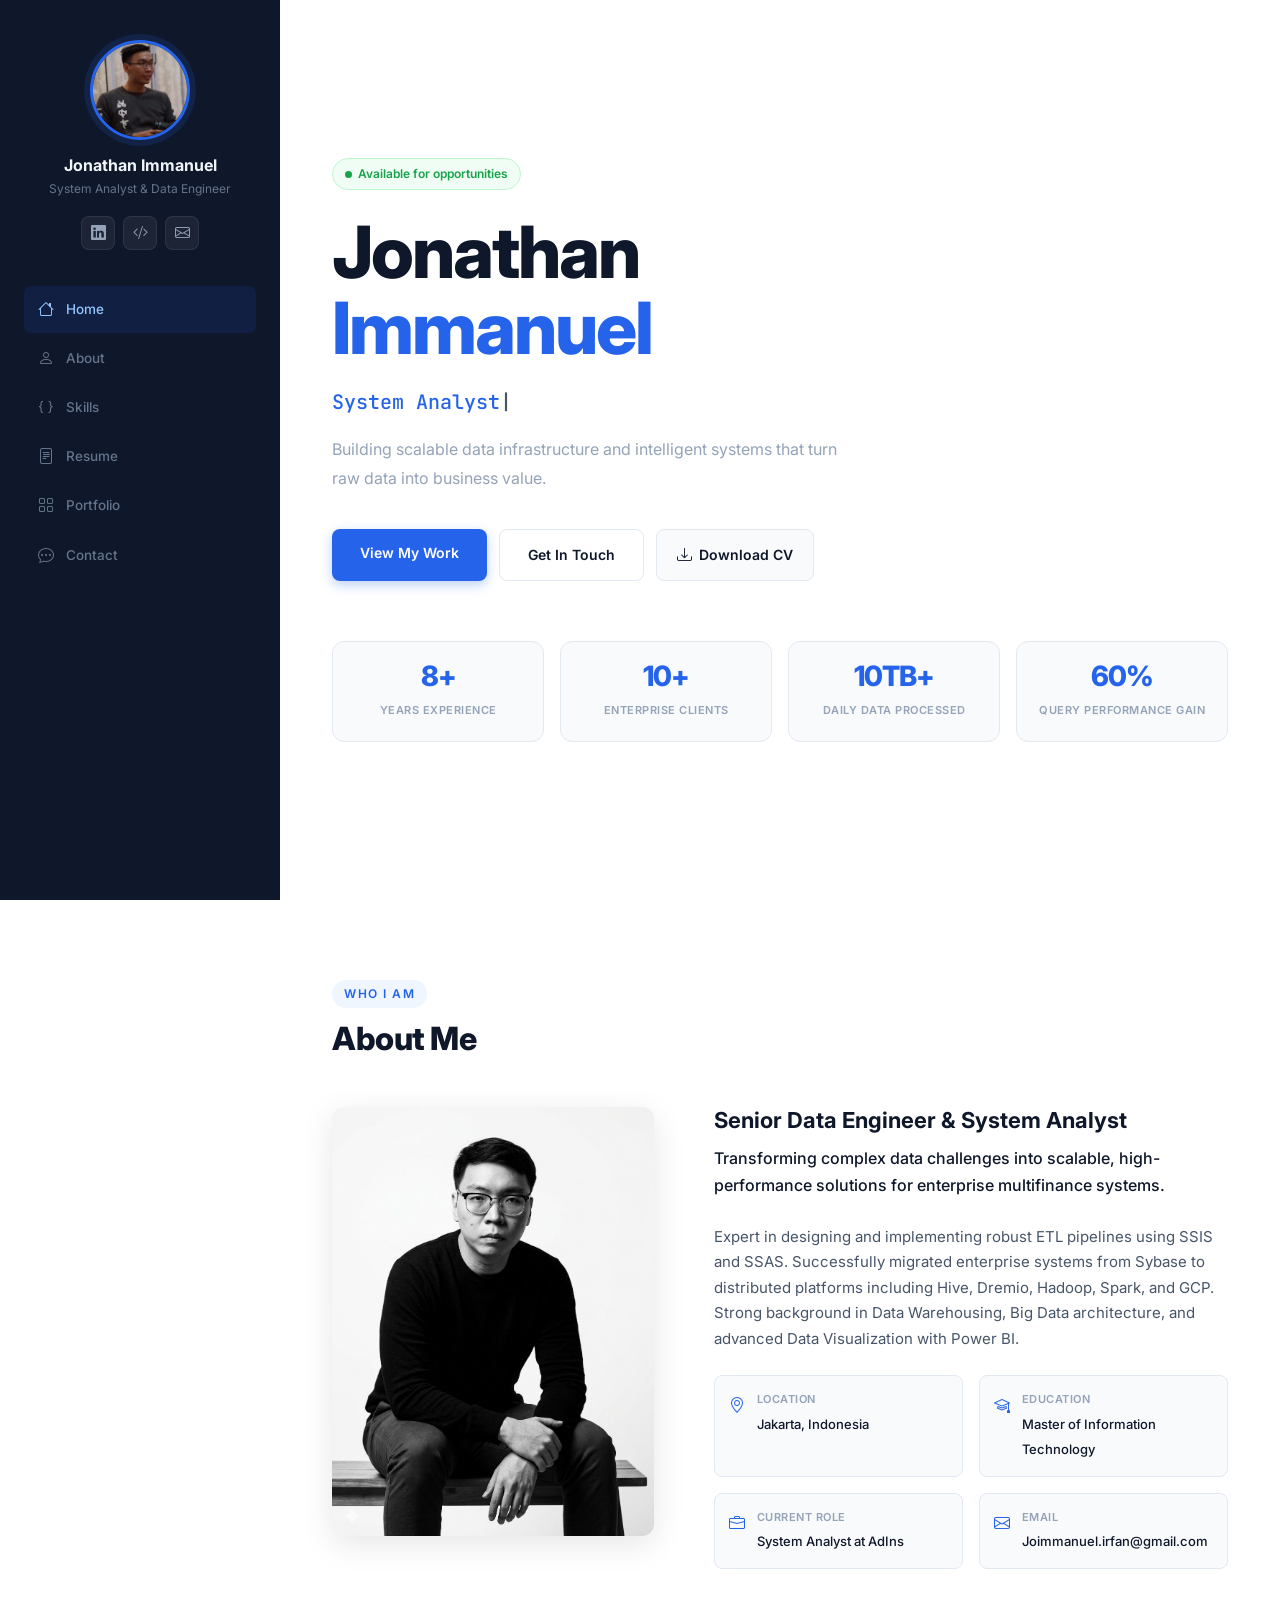
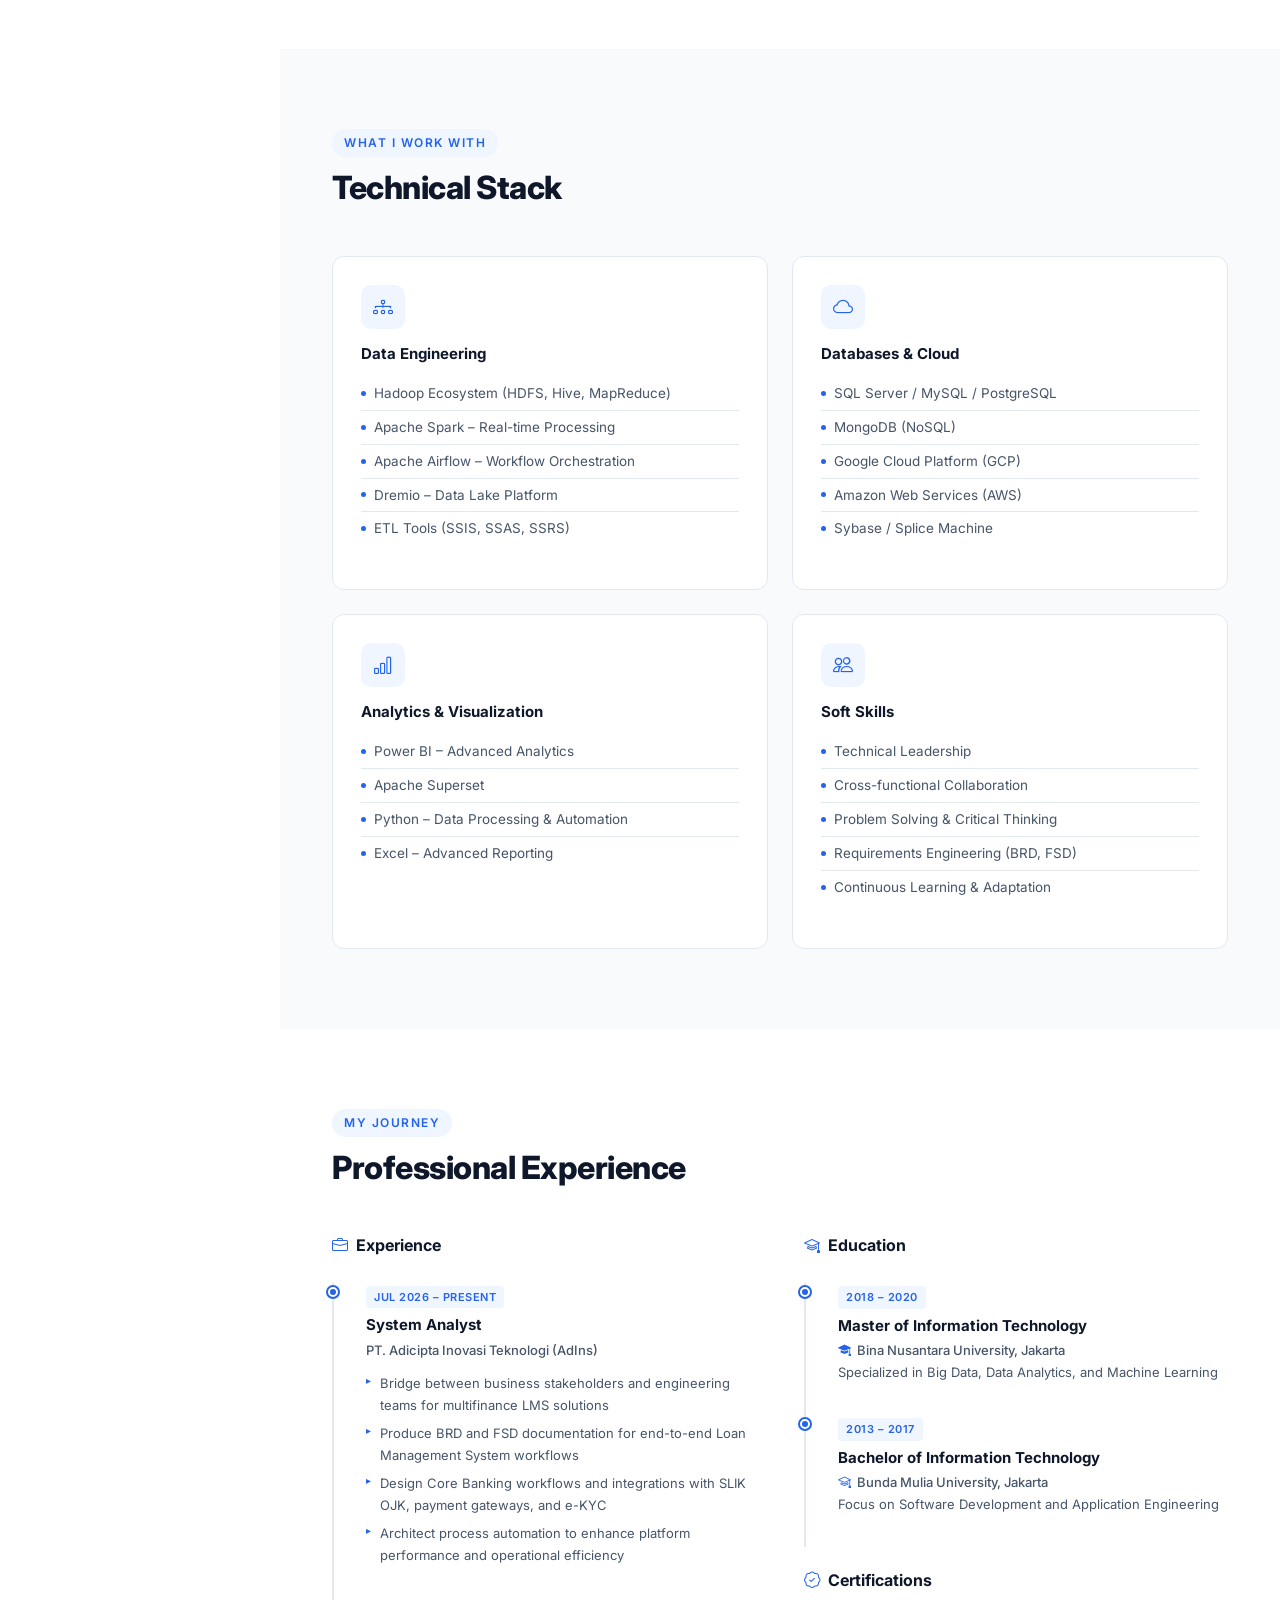
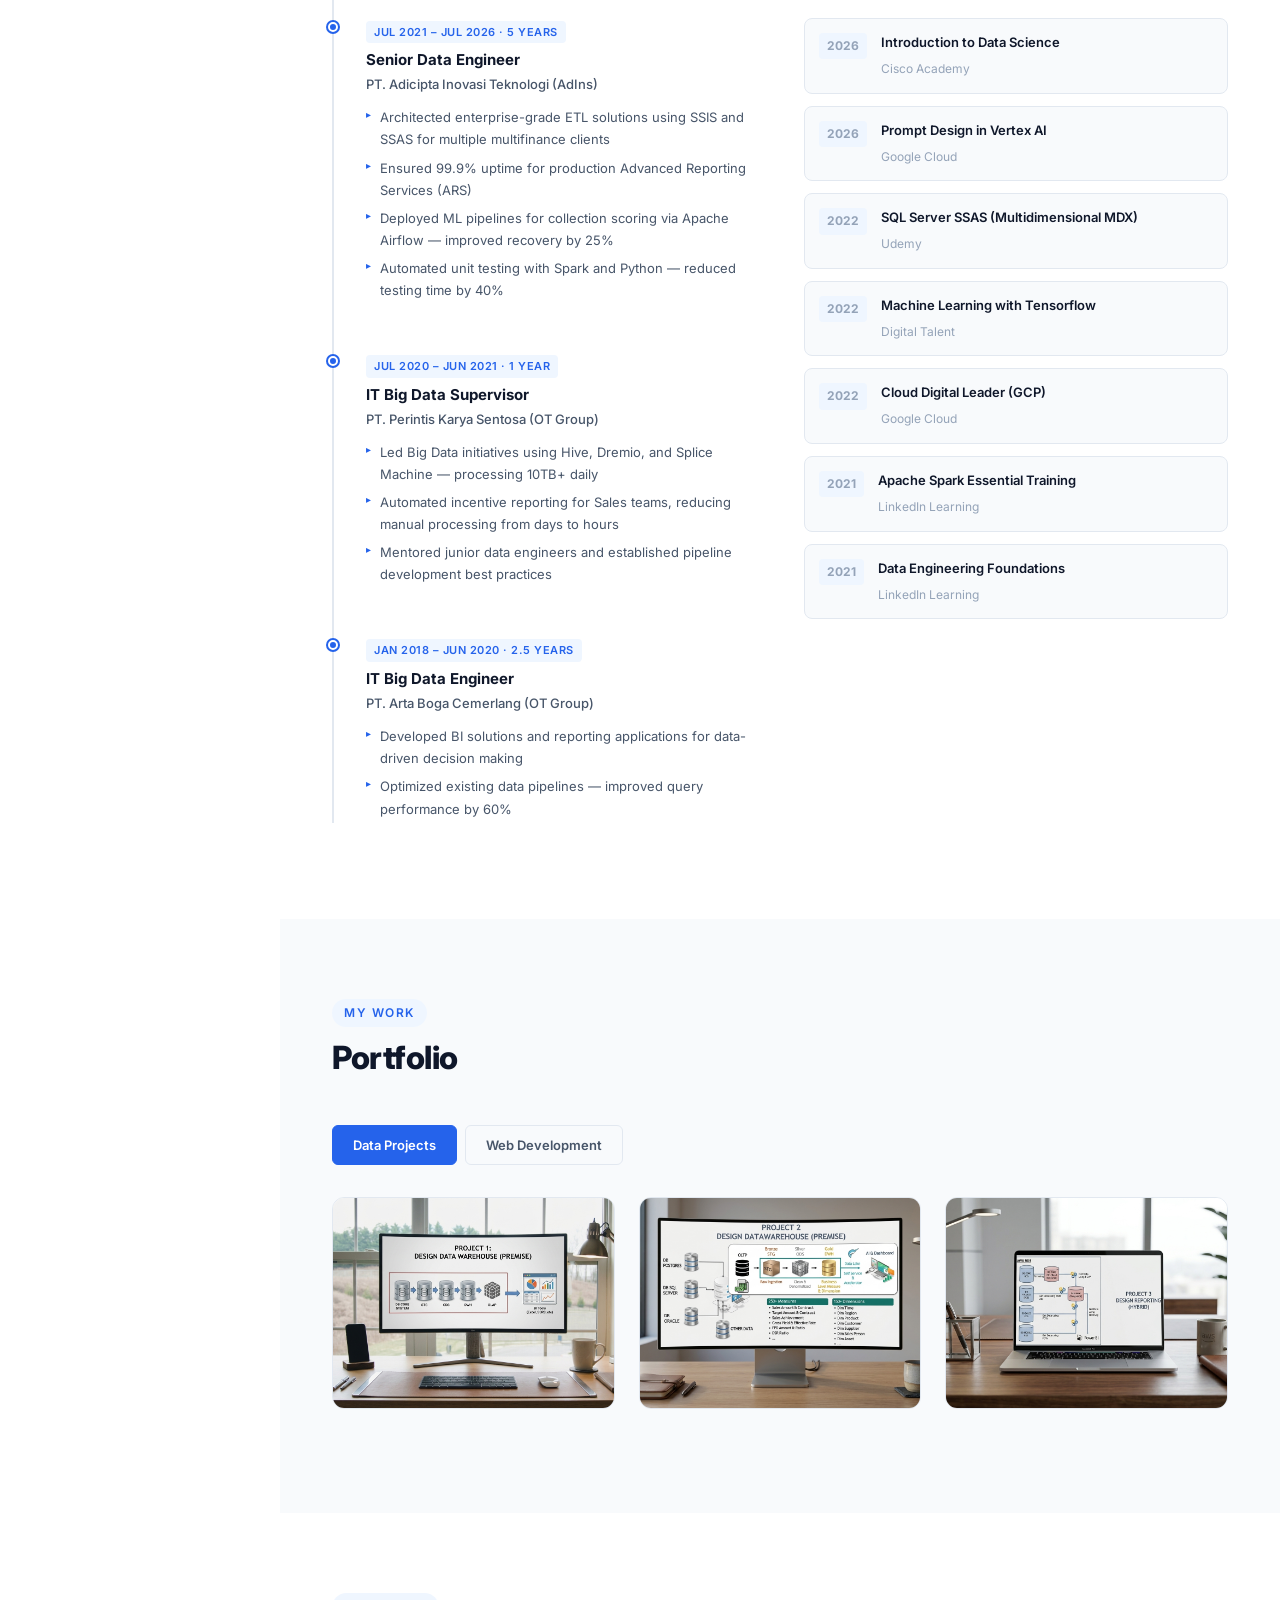
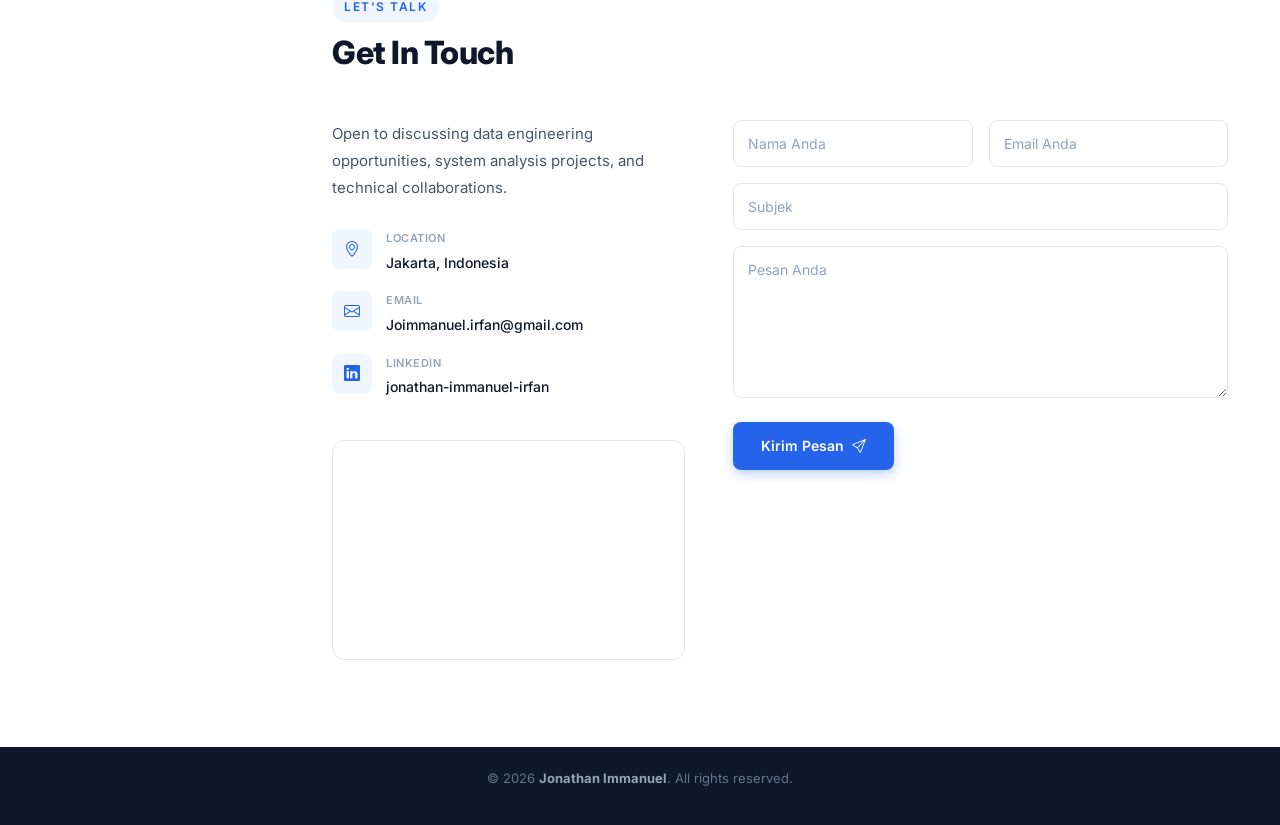
==== commit d1ef2eac: "fix: force contact section visible, remove all data-aos from contact" ====
--- a/index.html
+++ b/index.html
@@ -501,12 +501,12 @@
     <!-- ======= Contact ======= -->
     <section id="contact">
       <div class="container">
-        <div class="section-header" data-aos="fade-up">
+        <div class="section-header">
           <span class="section-tag">Let's Talk</span>
           <h2>Get In Touch</h2>
         </div>
 
-        <div class="contact-grid" data-aos="fade-up">
+        <div class="contact-grid">
           <div class="contact-info">
             <p>Open to discussing data engineering opportunities, system analysis projects, and technical collaborations.</p>
             <div class="contact-item">
--- a/assets/css/style.css
+++ b/assets/css/style.css
@@ -858,6 +858,12 @@
 .form-success { color: #16a34a; font-weight: 600; }
 .form-error { color: #ef4444; }
 
+#contact, #contact .contact-grid, #contact .contact-info, #contact .contact-form {
+  opacity: 1 !important;
+  transform: none !important;
+  visibility: visible !important;
+}
+
 /* ===== FOOTER ===== */
 #footer {
   background: var(--primary);
